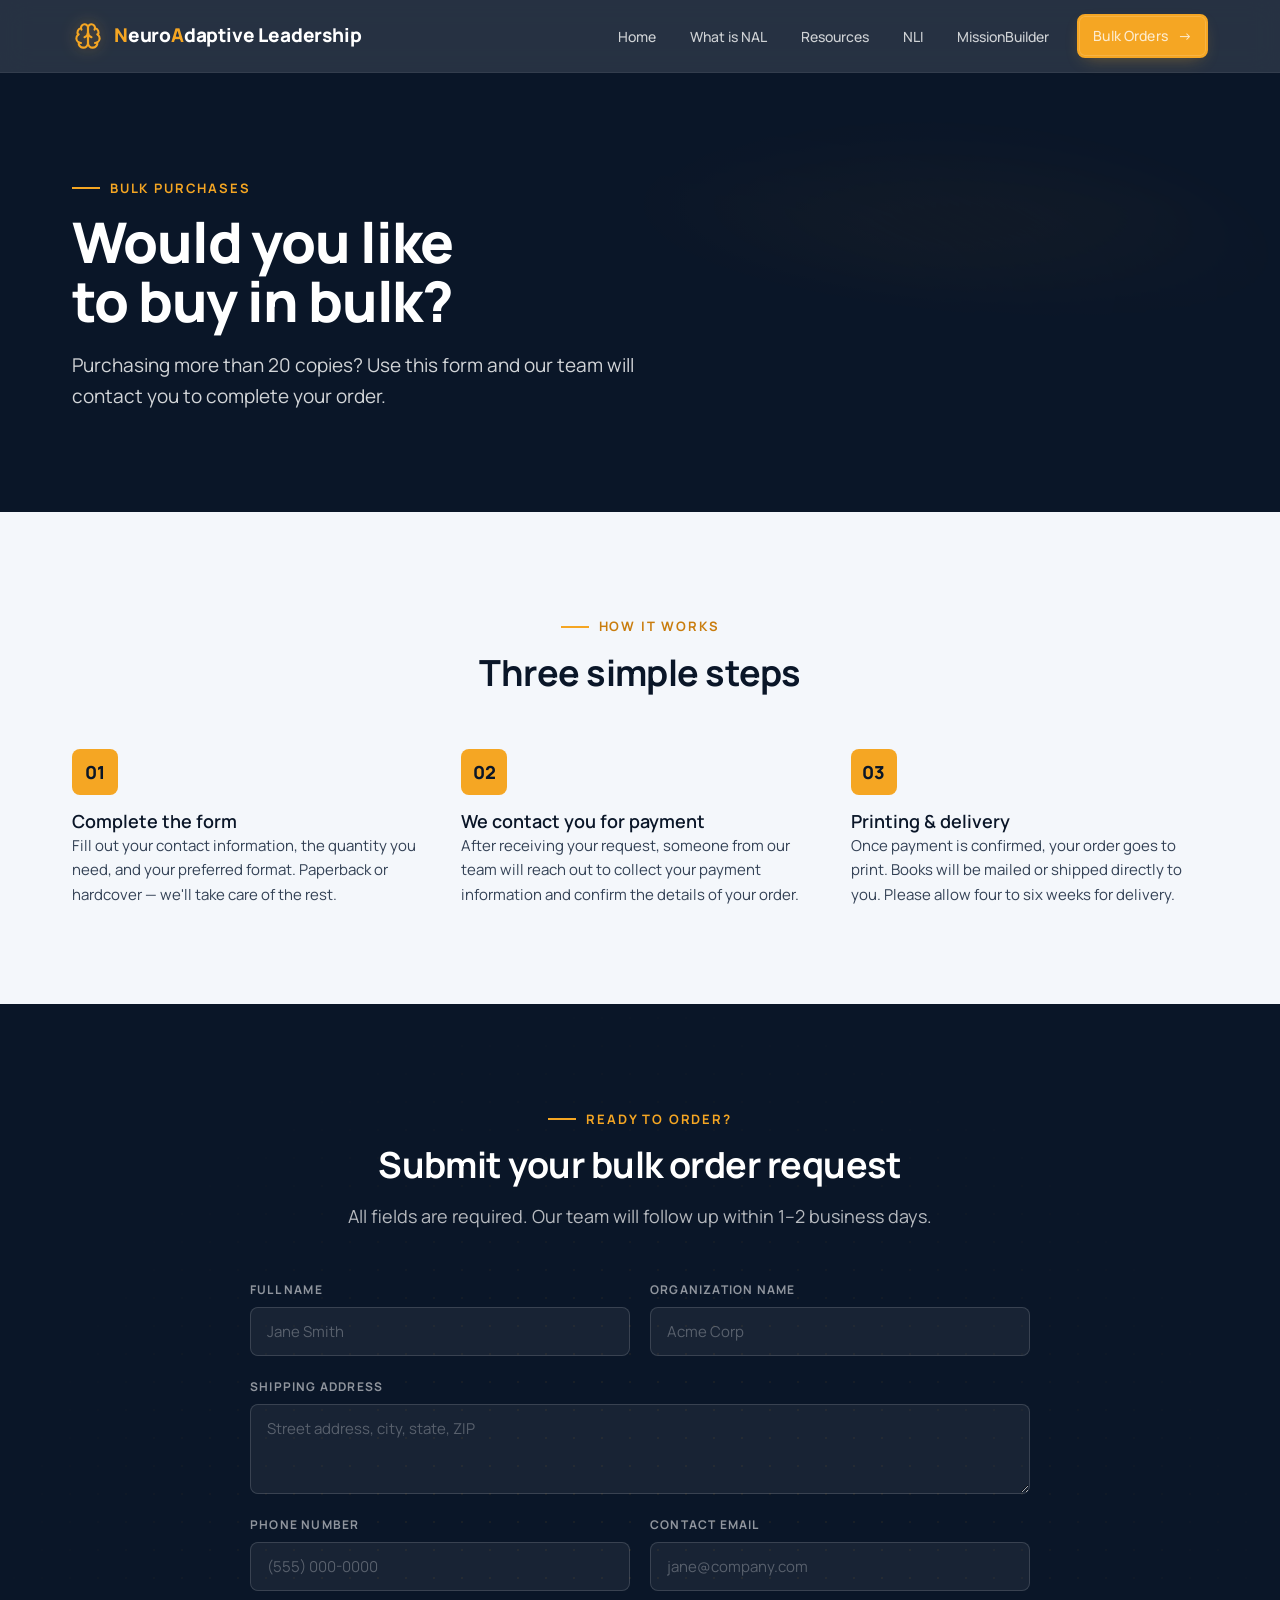
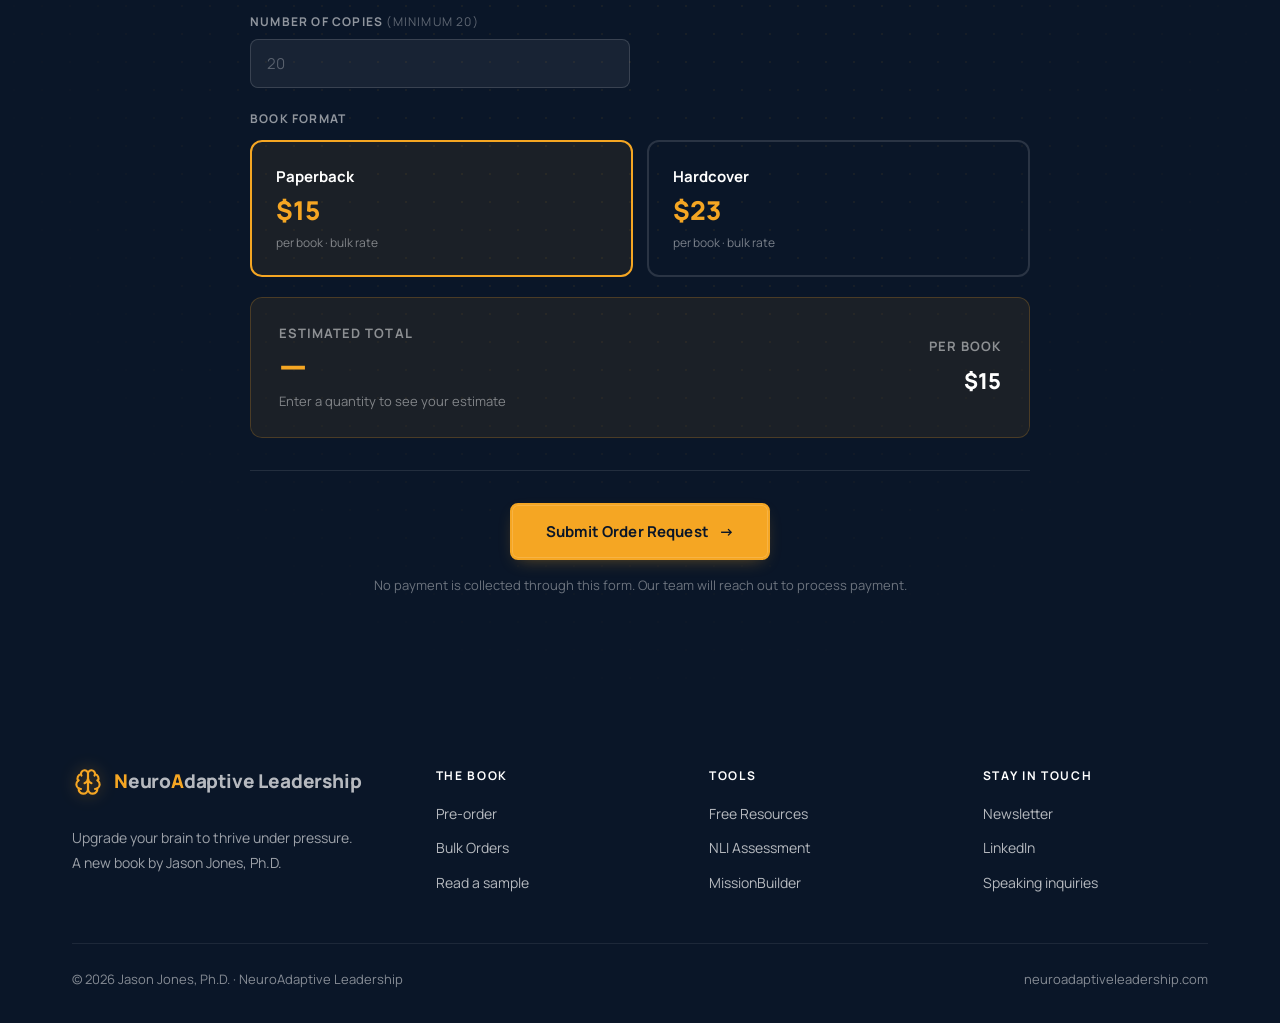
==== bulk-buyer.html @ 1c7ac41a "Fix bulk order form: send as URLSearchParams so Apps Script parses e.parameter FormData sends as mul" ====
<!DOCTYPE html>
<html lang="en">
<head>
<meta charset="UTF-8" />
<meta name="viewport" content="width=device-width, initial-scale=1.0" />
<title>Bulk Book Orders — NeuroAdaptive Leadership | Jason Jones, Ph.D.</title>
<meta name="description" content="Purchase NeuroAdaptive Leadership in bulk for your organization. Paperback $15/book · Hardcover $23/book. Order 20+ copies and our team will reach out to process payment." />
<meta name="robots" content="index, follow" />
<link rel="canonical" href="https://neuroadaptiveleadership.com/bulk-buyer.html" />

<link rel="preconnect" href="https://fonts.googleapis.com" />
<link rel="preconnect" href="https://fonts.gstatic.com" crossorigin />
<link href="https://fonts.googleapis.com/css2?family=Manrope:wght@400;500;600;700;800&display=swap" rel="stylesheet" />
<link rel="stylesheet" href="assets/styles.css" />

<style>
/* ── Bulk Order Form ───────────────────────────────── */
.bulk-form { max-width: 780px; margin: 0 auto; }

.form-grid {
  display: grid;
  grid-template-columns: 1fr 1fr;
  gap: 20px;
}
.form-group { display: flex; flex-direction: column; gap: 7px; }
.form-group.full { grid-column: 1 / -1; }

.form-label {
  font-size: 12px;
  font-weight: 700;
  letter-spacing: 0.1em;
  text-transform: uppercase;
  color: rgba(255,255,255,0.55);
}

.form-input {
  background: rgba(255,255,255,0.06);
  border: 1px solid rgba(255,255,255,0.14);
  border-radius: var(--r-md);
  padding: 13px 16px;
  font-family: inherit;
  font-size: 15px;
  color: var(--white);
  width: 100%;
  transition: border-color 200ms ease, background 200ms ease;
  box-sizing: border-box;
}
.form-input:focus {
  outline: none;
  border-color: var(--gold);
  background: rgba(255,255,255,0.09);
}
.form-input::placeholder { color: rgba(255,255,255,0.28); }
textarea.form-input { resize: vertical; min-height: 90px; }

/* Book type cards */
.book-type-grid {
  display: grid;
  grid-template-columns: 1fr 1fr;
  gap: 14px;
}
.book-type-card { position: relative; }
.book-type-card input[type="radio"] {
  position: absolute;
  opacity: 0;
  width: 0;
  height: 0;
}
.book-type-card label {
  display: block;
  padding: 22px 24px;
  border: 2px solid rgba(255,255,255,0.13);
  border-radius: var(--r-lg);
  cursor: pointer;
  transition: border-color 220ms, background 220ms;
}
.book-type-card input:checked + label {
  border-color: var(--gold);
  background: rgba(245,166,35,0.07);
}
.book-type-card label .btype-name {
  font-size: 15px;
  font-weight: 700;
  color: var(--white);
  margin-bottom: 6px;
  display: block;
}
.book-type-card label .btype-price {
  font-size: 26px;
  font-weight: 800;
  color: var(--gold);
  line-height: 1;
}
.book-type-card label .btype-note {
  display: block;
  font-size: 12px;
  color: rgba(255,255,255,0.45);
  margin-top: 4px;
}

/* Order summary */
.order-summary {
  background: rgba(245,166,35,0.07);
  border: 1px solid rgba(245,166,35,0.22);
  border-radius: var(--r-lg);
  padding: 24px 28px;
  display: flex;
  align-items: center;
  justify-content: space-between;
  gap: 16px;
  flex-wrap: wrap;
}
.order-summary-label {
  font-size: 13px;
  font-weight: 700;
  letter-spacing: 0.08em;
  text-transform: uppercase;
  color: rgba(255,255,255,0.5);
  margin-bottom: 4px;
}
.order-summary-total {
  font-size: 36px;
  font-weight: 800;
  color: var(--gold);
  line-height: 1;
}
.order-summary-note {
  font-size: 13px;
  color: rgba(255,255,255,0.45);
  margin-top: 6px;
}

/* Process steps */
.process-steps {
  display: grid;
  grid-template-columns: repeat(3, 1fr);
  gap: 32px;
}
.process-step { display: flex; flex-direction: column; gap: 14px; }
.step-num {
  width: 46px;
  height: 46px;
  border-radius: var(--r-md);
  background: var(--gold);
  color: var(--navy-deep);
  font-weight: 800;
  font-size: 18px;
  display: flex;
  align-items: center;
  justify-content: center;
  flex-shrink: 0;
}
.process-step h4 { margin: 0; color: var(--navy-deep); }
.process-step p { margin: 0; font-size: 15px; color: var(--slate-dark); line-height: 1.65; }

.form-divider {
  border: none;
  border-top: 1px solid rgba(255,255,255,0.1);
  margin: 32px 0;
}

@media (max-width: 680px) {
  .form-grid { grid-template-columns: 1fr; }
  .book-type-grid { grid-template-columns: 1fr; }
  .process-steps { grid-template-columns: 1fr; }
}
</style>
</head>
<body>

<!-- HEADER -->
<header class="site-header">
  <div class="container nav">
    <a class="nav-brand" href="index.html">
      <span class="mark" aria-hidden="true"><svg viewBox="0 0 24 24" fill="none" stroke="currentColor" stroke-width="1.8" stroke-linecap="round" stroke-linejoin="round" aria-hidden="true"><path d="M12 5a3 3 0 1 0-5.997.125 4 4 0 0 0-2.526 5.77 4 4 0 0 0 .556 6.588A4 4 0 1 0 12 18Z"/><path d="M12 5a3 3 0 1 1 5.997.125 4 4 0 0 1 2.526 5.77 4 4 0 0 1-.556 6.588A4 4 0 1 1 12 18Z"/><path d="M15 13a4.5 4.5 0 0 1-3-4 4.5 4.5 0 0 1-3 4"/><path d="M17.599 6.5a3 3 0 0 0 .399-1.375"/><path d="M6.003 5.125A3 3 0 0 0 6.401 6.5"/><path d="M3.477 10.896a4 4 0 0 1 .585-.396"/><path d="M19.938 10.5a4 4 0 0 1 .585.396"/><path d="M6 18a4 4 0 0 1-1.967-.516"/><path d="M19.967 17.484A4 4 0 0 1 18 18"/></svg></span>
      <span><span class="gold-N">N</span>euro<span class="gold-A">A</span>daptive&nbsp;Leadership</span>
    </a>
    <button class="nav-toggle" aria-label="Toggle menu" aria-expanded="false" aria-controls="primary-nav">
      <svg class="icon-open" viewBox="0 0 24 24" fill="none" stroke="currentColor" stroke-width="2" stroke-linecap="round"><line x1="4" y1="7" x2="20" y2="7"/><line x1="4" y1="12" x2="20" y2="12"/><line x1="4" y1="17" x2="20" y2="17"/></svg>
      <svg class="icon-close" viewBox="0 0 24 24" fill="none" stroke="currentColor" stroke-width="2" stroke-linecap="round"><line x1="6" y1="6" x2="18" y2="18"/><line x1="18" y1="6" x2="6" y2="18"/></svg>
    </button>
    <ul class="nav-links" id="primary-nav">
      <li><a href="index.html">Home</a></li>
      <li><a href="what-is-neuroadaptive-leadership.html">What is NAL</a></li>
      <li><a href="resources.html">Resources</a></li>
      <li><a href="nli.html">NLI</a></li>
      <li><a href="missionbuilder.html">MissionBuilder</a></li>
      <li class="always-show nav-cta"><a class="btn btn-primary btn-sm" href="bulk-buyer.html" aria-current="page">Bulk Orders <span class="arrow">→</span></a></li>
    </ul>
  </div>
</header>

<!-- HERO -->
<section class="page-hero on-dark dot-grid">
  <div class="container">
    <span class="eyebrow" style="font-size: 13px;">Bulk Purchases</span>
    <h1 style="margin-top: 14px; max-width: 18ch;">Would you like to buy in bulk?</h1>
    <p class="lead" style="max-width: 52ch;">Purchasing more than 20 copies? Use this form and our team will contact you to complete your order.</p>
  </div>
</section>

<!-- HOW IT WORKS -->
<section>
  <div class="container">
    <div class="section-head reveal">
      <span class="eyebrow" style="font-size: 13px;">How it works</span>
      <h2 style="margin-top: 14px;">Three simple steps</h2>
    </div>
    <div class="process-steps reveal">
      <div class="process-step">
        <div class="step-num">01</div>
        <div>
          <h4>Complete the form</h4>
          <p>Fill out your contact information, the quantity you need, and your preferred format. Paperback or hardcover — we'll take care of the rest.</p>
        </div>
      </div>
      <div class="process-step">
        <div class="step-num">02</div>
        <div>
          <h4>We contact you for payment</h4>
          <p>After receiving your request, someone from our team will reach out to collect your payment information and confirm the details of your order.</p>
        </div>
      </div>
      <div class="process-step">
        <div class="step-num">03</div>
        <div>
          <h4>Printing &amp; delivery</h4>
          <p>Once payment is confirmed, your order goes to print. Books will be mailed or shipped directly to you. Please allow four to six weeks for delivery.</p>
        </div>
      </div>
    </div>
  </div>
</section>

<!-- FORM -->
<section class="on-dark dot-grid" id="order-form">
  <div class="container">
    <div class="section-head reveal" style="text-align: center; margin-bottom: 48px;">
      <span class="eyebrow" style="font-size: 13px;">Ready to order?</span>
      <h2 style="margin-top: 14px; color: var(--white);">Submit your bulk order request</h2>
      <p class="lead" style="color: rgba(255,255,255,0.7); margin: 12px auto 0;">All fields are required. Our team will follow up within 1–2 business days.</p>
    </div>

    <form class="bulk-form reveal" id="bulkOrderForm" novalidate>
      <div class="form-grid">

        <!-- Name -->
        <div class="form-group">
          <label class="form-label" for="name">Full Name</label>
          <input class="form-input" type="text" id="name" name="name" placeholder="Jane Smith" required />
        </div>

        <!-- Organization -->
        <div class="form-group">
          <label class="form-label" for="organization">Organization Name</label>
          <input class="form-input" type="text" id="organization" name="organization" placeholder="Acme Corp" required />
        </div>

        <!-- Address -->
        <div class="form-group full">
          <label class="form-label" for="address">Shipping Address</label>
          <textarea class="form-input" id="address" name="address" placeholder="Street address, city, state, ZIP" required></textarea>
        </div>

        <!-- Phone -->
        <div class="form-group">
          <label class="form-label" for="phone">Phone Number</label>
          <input class="form-input" type="tel" id="phone" name="phone" placeholder="(555) 000-0000" required />
        </div>

        <!-- Email -->
        <div class="form-group">
          <label class="form-label" for="email">Contact Email</label>
          <input class="form-input" type="email" id="email" name="email" placeholder="jane@company.com" required />
        </div>

        <!-- Quantity -->
        <div class="form-group">
          <label class="form-label" for="quantity">Number of Copies <span style="color:rgba(255,255,255,0.35); font-weight:400;">(minimum 20)</span></label>
          <input class="form-input" type="number" id="quantity" name="quantity" min="20" placeholder="20" required />
        </div>

        <!-- Spacer -->
        <div></div>

        <!-- Book Type -->
        <div class="form-group full">
          <label class="form-label" style="margin-bottom: 4px;">Book Format</label>
          <div class="book-type-grid">
            <div class="book-type-card">
              <input type="radio" id="paperback" name="bookType" value="paperback" checked />
              <label for="paperback">
                <span class="btype-name">Paperback</span>
                <span class="btype-price">$15</span>
                <span class="btype-note">per book · bulk rate</span>
              </label>
            </div>
            <div class="book-type-card">
              <input type="radio" id="hardcover" name="bookType" value="hardcover" />
              <label for="hardcover">
                <span class="btype-name">Hardcover</span>
                <span class="btype-price">$23</span>
                <span class="btype-note">per book · bulk rate</span>
              </label>
            </div>
          </div>
        </div>

        <!-- Order Summary -->
        <div class="form-group full">
          <div class="order-summary">
            <div>
              <div class="order-summary-label">Estimated Total</div>
              <div class="order-summary-total" id="estimatedTotal">$300</div>
              <div class="order-summary-note">Based on 20 paperback copies · payment collected by our team</div>
            </div>
            <div style="text-align:right;">
              <div class="order-summary-label">Per Book</div>
              <div style="font-size: 22px; font-weight: 800; color: var(--white);" id="pricePerBook">$15</div>
            </div>
          </div>
        </div>

      </div>

      <hr class="form-divider" />

      <div style="display: flex; flex-direction: column; align-items: center; gap: 14px; text-align: center;">
        <button class="btn btn-primary btn-lg" type="submit" id="submitBtn">
          Submit Order Request <span class="arrow">→</span>
        </button>
        <p style="font-size: 13px; color: rgba(255,255,255,0.4); margin: 0;">
          No payment is collected through this form. Our team will reach out to process payment.
        </p>
      </div>
    </form>
  </div>
</section>

<!-- FOOTER -->
<footer class="site-footer">
  <div class="container">
    <div class="footer-grid">
      <div>
        <a class="nav-brand" href="index.html" style="margin-bottom: 16px;">
          <span class="mark" aria-hidden="true"><svg viewBox="0 0 24 24" fill="none" stroke="currentColor" stroke-width="1.8" stroke-linecap="round" stroke-linejoin="round" aria-hidden="true"><path d="M12 5a3 3 0 1 0-5.997.125 4 4 0 0 0-2.526 5.77 4 4 0 0 0 .556 6.588A4 4 0 1 0 12 18Z"/><path d="M12 5a3 3 0 1 1 5.997.125 4 4 0 0 1 2.526 5.77 4 4 0 0 1-.556 6.588A4 4 0 1 1 12 18Z"/><path d="M15 13a4.5 4.5 0 0 1-3-4 4.5 4.5 0 0 1-3 4"/><path d="M17.599 6.5a3 3 0 0 0 .399-1.375"/><path d="M6.003 5.125A3 3 0 0 0 6.401 6.5"/><path d="M3.477 10.896a4 4 0 0 1 .585-.396"/><path d="M19.938 10.5a4 4 0 0 1 .585.396"/><path d="M6 18a4 4 0 0 1-1.967-.516"/><path d="M19.967 17.484A4 4 0 0 1 18 18"/></svg></span>
          <span><span class="gold-N">N</span>euro<span class="gold-A">A</span>daptive&nbsp;Leadership</span>
        </a>
        <p style="max-width: 32ch; margin-top: 12px; color: rgba(255,255,255,0.6); font-size: 14px;">Upgrade your brain to thrive under pressure. A new book by Jason Jones, Ph.D.</p>
      </div>
      <div>
        <h5>The Book</h5>
        <ul>
          <li><a href="index.html#preorder">Pre-order</a></li>
          <li><a href="bulk-buyer.html">Bulk Orders</a></li>
          <li><a href="index.html">Read a sample</a></li>
        </ul>
      </div>
      <div>
        <h5>Tools</h5>
        <ul>
          <li><a href="resources.html">Free Resources</a></li>
          <li><a href="nli.html">NLI Assessment</a></li>
          <li><a href="missionbuilder.html">MissionBuilder</a></li>
        </ul>
      </div>
      <div>
        <h5>Stay in touch</h5>
        <ul>
          <li><a href="#">Newsletter</a></li>
          <li><a href="#">LinkedIn</a></li>
          <li><a href="#">Speaking inquiries</a></li>
        </ul>
      </div>
    </div>
    <div class="footer-bottom">
      <span>© 2026 Jason Jones, Ph.D. · NeuroAdaptive Leadership</span>
      <span>neuroadaptiveleadership.com</span>
    </div>
  </div>
</footer>

<script src="assets/site.js"></script>
<script>
// ── Live order summary calculator ─────────────────
const qtyInput   = document.getElementById('quantity');
const totalEl    = document.getElementById('estimatedTotal');
const perBookEl  = document.getElementById('pricePerBook');
const noteEl     = document.querySelector('.order-summary-note');
const radios     = document.querySelectorAll('input[name="bookType"]');

function updateSummary() {
  const qty = Math.max(0, parseInt(qtyInput.value) || 0);
  const type = document.querySelector('input[name="bookType"]:checked').value;
  const price = type === 'hardcover' ? 23 : 15;
  const total = qty * price;
  perBookEl.textContent = '$' + price;
  totalEl.textContent = qty > 0 ? '$' + total.toLocaleString() : '—';
  noteEl.textContent = qty > 0
    ? 'Based on ' + qty + ' ' + type + ' ' + (qty === 1 ? 'copy' : 'copies') + ' · payment collected by our team'
    : 'Enter a quantity to see your estimate';
}

qtyInput.addEventListener('input', updateSummary);
radios.forEach(r => r.addEventListener('change', updateSummary));
updateSummary();

// ── Form submission ────────────────────────────────
// SETUP: Replace the URL below with your Google Apps Script Web App URL
// See google-apps-script/bulk-orders.gs for the script to deploy.
const APPS_SCRIPT_URL = 'YOUR_APPS_SCRIPT_WEB_APP_URL';

document.getElementById('bulkOrderForm').addEventListener('submit', function(e) {
  e.preventDefault();
  const form = e.target;
  const btn  = document.getElementById('submitBtn');

  // Basic validation
  const required = form.querySelectorAll('[required]');
  let valid = true;
  required.forEach(field => {
    if (!field.value.trim()) {
      field.style.borderColor = '#ef4444';
      valid = false;
    } else {
      field.style.borderColor = '';
    }
  });
  if (!valid) return;

  const qty = parseInt(form.quantity.value);
  if (qty < 20) {
    form.quantity.style.borderColor = '#ef4444';
    form.quantity.focus();
    return;
  }

  btn.textContent = 'Sending…';
  btn.disabled = true;

  // Send to Google Apps Script (fire-and-forget — redirect happens regardless)
  // URLSearchParams sends as application/x-www-form-urlencoded,
  // which Google Apps Script parses into e.parameter correctly.
  const params = new URLSearchParams(new FormData(form));
  if (APPS_SCRIPT_URL !== 'YOUR_APPS_SCRIPT_WEB_APP_URL') {
    fetch(APPS_SCRIPT_URL, { method: 'POST', mode: 'no-cors', body: params }).catch(() => {});
  }

  // Redirect to thank-you page
  setTimeout(() => { window.location.href = 'thank-you.html'; }, 900);
});
</script>

</body>
</html>
---- assets/styles.css ----
/* ============================================================
   NeuroAdaptive Leadership — site styles
   Brand v1.0 — navy / gold / Manrope
   ============================================================ */

:root {
  --navy-deep: #0A1628;
  --navy-mid: #162744;
  --navy-light: #1E3A5F;
  --gold: #F5A623;
  --gold-light: #FBBF45;
  --gold-dark: #C97D0E;
  --gold-text-on-light: #7A4D07;
  --white: #FFFFFF;
  --off-white: #F4F7FB;
  --slate-dark: #334155;
  --slate: #94A3B8;
  --border: #E2E8F0;

  --r-sm: 4px;
  --r-md: 8px;
  --r-lg: 12px;
  --r-xl: 16px;
  --r-pill: 999px;

  --shadow-card: 0 8px 32px -12px rgba(10, 22, 40, 0.18), 0 2px 6px -2px rgba(10, 22, 40, 0.06);
  --shadow-card-dark: 0 24px 64px -24px rgba(0, 0, 0, 0.6), 0 6px 16px -6px rgba(0, 0, 0, 0.4);

  --container: 1200px;
}

* { box-sizing: border-box; }

html, body {
  margin: 0;
  padding: 0;
  font-family: 'Manrope', system-ui, -apple-system, sans-serif;
  font-size: 16px;
  line-height: 1.75;
  color: var(--slate-dark);
  background: var(--off-white);
  -webkit-font-smoothing: antialiased;
  text-rendering: optimizeLegibility;
}

img { max-width: 100%; display: block; }
a { color: var(--gold-dark); text-decoration: none; }
a:hover { color: var(--navy-deep); }

/* ============================================================
   Typography
   ============================================================ */
h1, h2, h3, h4 {
  color: var(--navy-deep);
  font-weight: 700;
  line-height: 1.15;
  margin: 0 0 16px;
  text-wrap: balance;
}
.h-display {
  font-size: clamp(40px, 5.4vw, 64px);
  font-weight: 800;
  letter-spacing: -0.02em;
  line-height: 1.02;
  text-wrap: balance;
}
h1 { font-size: clamp(36px, 4.4vw, 52px); font-weight: 800; letter-spacing: -0.02em; line-height: 1.05; }
h2 { font-size: clamp(28px, 3.2vw, 36px); letter-spacing: -0.015em; }
h3 { font-size: 24px; line-height: 1.25; }
h4 { font-size: 18px; font-weight: 600; line-height: 1.35; }

.lead {
  font-size: 18px;
  font-weight: 400;
  line-height: 1.65;
  color: var(--slate-dark);
  max-width: 60ch;
}
.eyebrow {
  font-size: 11px;
  font-weight: 700;
  text-transform: uppercase;
  letter-spacing: 0.14em;
  color: var(--gold-dark);
  display: inline-flex;
  align-items: center;
  gap: 10px;
}
.eyebrow::before {
  content: "";
  display: inline-block;
  width: 28px;
  height: 2px;
  background: var(--gold);
}
.on-dark .eyebrow { color: var(--gold); }
.on-dark .eyebrow::before { background: var(--gold); }

.gold-N, .gold-A { color: var(--gold); }

/* ============================================================
   Layout helpers
   ============================================================ */
.container {
  max-width: var(--container);
  margin: 0 auto;
  padding: 0 32px;
}
section { padding: 96px 0; }
section.tight { padding: 64px 0; }
@media (max-width: 720px) {
  section { padding: 64px 0; }
  .container { padding: 0 22px; }
}

.on-dark {
  background: var(--navy-deep);
  color: rgba(255, 255, 255, 0.85);
  position: relative;
  overflow: hidden;
}
.on-dark h1, .on-dark h2, .on-dark h3, .on-dark h4 { color: var(--white); }
.on-dark .lead { color: rgba(255, 255, 255, 0.78); }

/* Neural dot grid texture */
.dot-grid::before {
  content: "";
  position: absolute;
  inset: 0;
  background-image: radial-gradient(rgba(245, 166, 35, 0.18) 1px, transparent 1.4px);
  background-size: 28px 28px;
  opacity: 0.35;
  pointer-events: none;
  mask-image: radial-gradient(ellipse at center, black 30%, transparent 75%);
  -webkit-mask-image: radial-gradient(ellipse at center, black 30%, transparent 75%);
}

/* ============================================================
   Buttons — polished with glow on hover
   ============================================================ */
.btn {
  display: inline-flex;
  align-items: center;
  justify-content: center;
  gap: 10px;
  padding: 14px 28px;
  font-family: inherit;
  font-size: 14px;
  font-weight: 700;
  letter-spacing: 0.01em;
  border-radius: var(--r-md);
  border: 2px solid transparent;
  cursor: pointer;
  text-decoration: none;
  white-space: nowrap;
  transition:
    transform 220ms cubic-bezier(0.2, 0.7, 0.2, 1),
    box-shadow 280ms cubic-bezier(0.2, 0.7, 0.2, 1),
    background-color 200ms ease,
    color 200ms ease,
    border-color 200ms ease,
    filter 200ms ease;
  position: relative;
  isolation: isolate;
}
.btn:focus-visible {
  outline: 2px solid var(--gold);
  outline-offset: 3px;
}
.btn .arrow {
  display: inline-block;
  transition: transform 250ms cubic-bezier(0.2, 0.7, 0.2, 1);
}
.btn:hover .arrow { transform: translateX(4px); }

/* Primary — Gold filled, glow on hover */
.btn-primary {
  background: var(--gold);
  color: var(--navy-deep);
  border-color: var(--gold);
  box-shadow:
    0 6px 18px -8px rgba(245, 166, 35, 0.45),
    inset 0 0 0 1px rgba(255, 255, 255, 0.15);
}
.btn-primary:hover {
  background: var(--gold-light);
  border-color: var(--gold-light);
  color: var(--navy-deep);
  transform: translateY(-2px);
  box-shadow:
    0 0 0 1px rgba(255, 255, 255, 0.25) inset,
    0 0 24px rgba(245, 166, 35, 0.55),
    0 0 60px rgba(245, 166, 35, 0.35),
    0 16px 40px -12px rgba(245, 166, 35, 0.6);
  filter: saturate(1.05);
}
.btn-primary:active { transform: translateY(0); }

/* Secondary — Navy outline on light */
.btn-secondary {
  background: transparent;
  color: var(--navy-deep);
  border-color: var(--navy-deep);
}
.btn-secondary:hover {
  background: var(--navy-deep);
  color: var(--white);
  transform: translateY(-2px);
  box-shadow:
    0 0 24px rgba(10, 22, 40, 0.25),
    0 16px 40px -16px rgba(10, 22, 40, 0.45);
}

/* Outline on dark */
.btn-outline {
  background: transparent;
  color: var(--white);
  border-color: rgba(255, 255, 255, 0.35);
}
.btn-outline:hover {
  border-color: var(--gold);
  color: var(--gold);
  transform: translateY(-2px);
  box-shadow:
    0 0 22px rgba(245, 166, 35, 0.35),
    0 0 60px rgba(245, 166, 35, 0.2);
}

/* Ghost (text link with arrow) */
.btn-ghost {
  background: transparent;
  color: var(--gold-dark);
  border: none;
  padding: 8px 0;
  border-radius: 0;
  position: relative;
}
.btn-ghost::after {
  content: "";
  position: absolute;
  left: 0; right: 0; bottom: 4px;
  height: 1px;
  background: currentColor;
  opacity: 0.3;
  transition: opacity 200ms ease, transform 250ms ease;
}
.btn-ghost:hover { color: var(--gold-dark); transform: none; }
.btn-ghost:hover::after { opacity: 1; transform: translateY(2px); }
.on-dark .btn-ghost { color: var(--gold); }

/* Sizes */
.btn-lg { padding: 16px 34px; font-size: 15px; }
.btn-sm { padding: 9px 18px; font-size: 13px; }

/* ============================================================
   Header / Nav
   ============================================================ */
.site-header {
  position: sticky;
  top: 0;
  z-index: 50;
  background: rgba(10, 22, 40, 0.88);
  backdrop-filter: saturate(160%) blur(14px);
  -webkit-backdrop-filter: saturate(160%) blur(14px);
  border-bottom: 1px solid rgba(255, 255, 255, 0.06);
}
.nav {
  display: flex;
  align-items: center;
  justify-content: space-between;
  height: 72px;
  gap: 32px;
  position: relative;
}
.nav-brand {
  display: inline-flex;
  align-items: center;
  gap: 10px;
  color: var(--white);
  font-weight: 800;
  font-size: 19px;
  letter-spacing: -0.01em;
  text-decoration: none;
}
.nav-brand .mark {
  display: inline-flex;
  align-items: center;
  justify-content: center;
  width: 32px;
  height: 32px;
  flex-shrink: 0;
  color: var(--gold);
  filter: drop-shadow(0 0 8px rgba(245, 166, 35, 0.4));
}
.nav-brand .mark svg {
  width: 28px;
  height: 28px;
  display: block;
}
.nav-links {
  display: flex;
  align-items: center;
  gap: 6px;
  list-style: none;
  margin: 0;
  padding: 0;
}
.nav-links a {
  color: rgba(255, 255, 255, 0.78);
  font-size: 14px;
  font-weight: 500;
  padding: 8px 14px;
  border-radius: var(--r-md);
  white-space: nowrap;
  transition: color 180ms ease, background-color 180ms ease;
}
.nav-links a:hover { color: var(--white); background: rgba(255, 255, 255, 0.06); }
.nav-links a.active { color: var(--gold); }
.nav-cta { margin-left: 8px; }

/* Hamburger button */
.nav-toggle {
  display: none;
  width: 40px;
  height: 40px;
  border: none;
  background: transparent;
  color: var(--white);
  cursor: pointer;
  padding: 0;
  border-radius: var(--r-md);
  align-items: center;
  justify-content: center;
  transition: background-color 180ms ease;
}
.nav-toggle:hover { background: rgba(255, 255, 255, 0.06); }
.nav-toggle svg { width: 22px; height: 22px; }
.nav-toggle .icon-close { display: none; }
.nav-toggle[aria-expanded="true"] .icon-open { display: none; }
.nav-toggle[aria-expanded="true"] .icon-close { display: block; }

@media (max-width: 1024px) {
  .nav { height: 64px; }
  .nav-toggle { display: inline-flex; }
  .nav-links {
    position: absolute;
    top: 100%;
    left: 0;
    right: 0;
    flex-direction: column;
    align-items: stretch;
    gap: 0;
    background: rgba(10, 22, 40, 0.98);
    backdrop-filter: saturate(160%) blur(14px);
    -webkit-backdrop-filter: saturate(160%) blur(14px);
    border-bottom: 1px solid rgba(255, 255, 255, 0.08);
    padding: 12px 16px 20px;
    transform: translateY(-8px);
    opacity: 0;
    pointer-events: none;
    transition: opacity 180ms ease, transform 180ms ease;
  }
  .nav-links.open {
    opacity: 1;
    transform: translateY(0);
    pointer-events: auto;
  }
  .nav-links li { width: 100%; }
  .nav-links a {
    display: block;
    padding: 14px 16px;
    font-size: 15px;
    border-radius: var(--r-md);
  }
  .nav-cta { margin: 8px 0 0; }
  .nav-cta .btn { display: flex; width: 100%; justify-content: center; }
}

/* ============================================================
   Footer
   ============================================================ */
.site-footer {
  background: var(--navy-deep);
  color: rgba(255, 255, 255, 0.7);
  padding: 72px 0 32px;
  font-size: 14px;
  position: relative;
  overflow: hidden;
}
.site-footer h5 {
  color: var(--white);
  font-size: 12px;
  font-weight: 700;
  text-transform: uppercase;
  letter-spacing: 0.14em;
  margin: 0 0 16px;
}
.footer-grid {
  display: grid;
  grid-template-columns: 1.4fr 1fr 1fr 1fr;
  gap: 48px;
  margin-bottom: 48px;
}
.footer-grid ul { list-style: none; margin: 0; padding: 0; display: grid; gap: 10px; }
.footer-grid a { color: rgba(255, 255, 255, 0.7); }
.footer-grid a:hover { color: var(--gold); }
.footer-bottom {
  border-top: 1px solid rgba(255, 255, 255, 0.08);
  padding-top: 24px;
  display: flex;
  justify-content: space-between;
  flex-wrap: wrap;
  gap: 12px;
  color: rgba(255, 255, 255, 0.5);
  font-size: 13px;
}
@media (max-width: 720px) {
  .footer-grid { grid-template-columns: 1fr 1fr; gap: 32px; }
}

/* ============================================================
   Hero — home page
   ============================================================ */
.hero {
  position: relative;
  background: var(--navy-deep);
  color: var(--white);
  overflow: hidden;
  padding: 96px 0 110px;
}
.hero::before {
  content: "";
  position: absolute;
  inset: 0;
  background:
    radial-gradient(ellipse 70% 50% at 75% 50%, rgba(245, 166, 35, 0.18), transparent 70%),
    radial-gradient(ellipse 60% 60% at 20% 90%, rgba(245, 166, 35, 0.08), transparent 70%);
  pointer-events: none;
}
.hero-grid {
  display: grid;
  grid-template-columns: 1.05fr 1fr;
  align-items: center;
  gap: 64px;
  position: relative;
  z-index: 2;
}
.hero h1 {
  color: var(--white);
  font-size: clamp(40px, 5.6vw, 64px);
  line-height: 1.02;
  letter-spacing: -0.02em;
  margin: 18px 0 22px;
}
.hero .lead {
  color: rgba(255, 255, 255, 0.82);
  font-size: 19px;
  max-width: 58ch;
}
.hero-ctas {
  display: flex;
  gap: 14px;
  margin-top: 36px;
  flex-wrap: wrap;
}
.hero-meta {
  display: flex;
  gap: 28px;
  flex-wrap: wrap;
  margin-top: 40px;
  padding-top: 28px;
  border-top: 1px solid rgba(255, 255, 255, 0.1);
  color: rgba(255, 255, 255, 0.65);
  font-size: 13px;
}
.hero-meta strong { color: var(--gold); font-weight: 700; }

.hero-art {
  position: relative;
  aspect-ratio: 4 / 5;
  display: flex;
  align-items: center;
  justify-content: center;
}
.hero-art .glow {
  position: absolute;
  inset: -10%;
  background: radial-gradient(ellipse at center, rgba(245, 166, 35, 0.35), transparent 60%);
  filter: blur(20px);
  z-index: 0;
}
.hero-media {
  position: relative;
  z-index: 2;
  display: grid;
  grid-template-columns: minmax(180px, 1fr) minmax(220px, 1fr);
  gap: 24px;
  align-items: center;
  width: min(100%, 760px);
}
.hero-book-card {
  display: flex;
  justify-content: center;
  align-items: center;
}
.hero-art img.book {
  max-height: 640px;
  width: auto;
  filter: drop-shadow(0 40px 60px rgba(0, 0, 0, 0.6)) drop-shadow(0 0 40px rgba(245, 166, 35, 0.18));
  transition: transform 600ms cubic-bezier(0.2, 0.7, 0.2, 1);
}
.hero-art:hover img.book { transform: translateY(-6px); }
.video-placeholder {
  min-height: 240px;
  border: 1px solid rgba(255, 255, 255, 0.14);
  border-radius: 24px;
  padding: 24px;
  background: rgba(10, 22, 40, 0.72);
  box-shadow: 0 20px 50px rgba(0, 0, 0, 0.22);
  display: flex;
  flex-direction: column;
  justify-content: center;
  gap: 14px;
  color: var(--white);
}
.video-placeholder__icon {
  width: 54px;
  height: 54px;
  border-radius: 50%;
  display: inline-flex;
  align-items: center;
  justify-content: center;
  background: rgba(245, 166, 35, 0.18);
  color: var(--gold);
  font-size: 22px;
}
.video-placeholder__eyebrow {
  display: block;
  font-size: 12px;
  letter-spacing: 0.16em;
  text-transform: uppercase;
  color: rgba(255, 255, 255, 0.62);
  margin-bottom: 6px;
}
.video-placeholder strong {
  display: block;
  font-size: 20px;
  margin-bottom: 6px;
}
.video-placeholder p {
  margin: 0;
  color: rgba(255, 255, 255, 0.72);
  font-size: 14px;
  line-height: 1.5;
}

@media (max-width: 920px) {
  .hero-grid { grid-template-columns: 1fr; gap: 32px; }
  .hero-art { aspect-ratio: auto; }
  .hero-media { grid-template-columns: 1fr; gap: 18px; }
  .hero-art img.book { max-height: 460px; }
  .video-placeholder { min-height: 200px; }
  .hero { padding: 64px 0 80px; }
}

/* Hero badge */
.hero-badge {
  display: inline-flex;
  align-items: center;
  gap: 10px;
  padding: 6px 14px 6px 6px;
  background: rgba(245, 166, 35, 0.1);
  border: 1px solid rgba(245, 166, 35, 0.3);
  border-radius: var(--r-pill);
  color: var(--gold);
  font-size: 12px;
  font-weight: 600;
  letter-spacing: 0.02em;
}
.hero-badge .chip {
  display: inline-flex;
  padding: 2px 10px;
  background: var(--gold);
  color: var(--navy-deep);
  border-radius: var(--r-pill);
  font-size: 11px;
  font-weight: 700;
  letter-spacing: 0.08em;
  text-transform: uppercase;
}

/* ============================================================
   Section: Pressure / What you'll learn
   ============================================================ */
.section-head {
  max-width: 720px;
  margin: 0 auto 56px;
  text-align: center;
}
.section-head.left { margin-left: 0; text-align: left; }

.pillar-grid {
  display: grid;
  grid-template-columns: repeat(6, 1fr);
  gap: 24px;
}
.pillar-grid .pillar {
  grid-column: span 2;
}
.pillar--row2-left {
  grid-column: 2 / span 2;
}
/* pillar--row2-right auto-places at cols 4–5, centering both */
.pillar {
  background: var(--white);
  border: 1px solid var(--border);
  border-radius: var(--r-xl);
  padding: 32px 28px;
  transition: transform 250ms ease, box-shadow 300ms ease, border-color 300ms ease;
}
.pillar:hover {
  transform: translateY(-4px);
  box-shadow: var(--shadow-card);
  border-color: rgba(245, 166, 35, 0.5);
}
.pillar .num {
  display: inline-flex;
  align-items: center;
  justify-content: center;
  width: 44px;
  height: 44px;
  border-radius: var(--r-md);
  background: var(--navy-deep);
  color: var(--gold);
  font-weight: 800;
  font-size: 18px;
  margin-bottom: 20px;
}
.pillar h4 { color: var(--navy-deep); font-size: 20px; margin-bottom: 10px; }
.pillar p { margin: 0; color: var(--slate-dark); font-size: 15px; line-height: 1.7; }

@media (max-width: 860px) {
  .pillar-grid { grid-template-columns: 1fr; }
  .pillar-grid .pillar,
  .pillar--row2-left,
  .pillar--row2-right { grid-column: span 1; }
}

/* ============================================================
   Section: Author / About Jason
   ============================================================ */
.author-grid {
  display: grid;
  grid-template-columns: 0.85fr 1.15fr;
  gap: 64px;
  align-items: center;
}
.author-photo {
  aspect-ratio: 4 / 5;
  background:
    linear-gradient(135deg, var(--navy-deep), var(--navy-mid));
  border-radius: var(--r-xl);
  position: relative;
  overflow: hidden;
  border: 1px solid rgba(255, 255, 255, 0.06);
  box-shadow: var(--shadow-card-dark);
  display: flex;
  align-items: center;
  justify-content: center;
  color: rgba(255, 255, 255, 0.4);
}
.author-photo > img {
  position: absolute;
  inset: 0;
  width: 100%;
  height: 100%;
  object-fit: cover;
  object-position: center 22%;
  z-index: 1;
}
.author-photo .photo-placeholder {
  position: absolute;
  inset: 0;
  background:
    repeating-linear-gradient(135deg, rgba(255, 255, 255, 0.03) 0 10px, transparent 10px 20px);
  display: flex;
  align-items: center;
  justify-content: center;
  text-align: center;
  padding: 24px;
}
.author-photo .photo-placeholder span {
  font-family: ui-monospace, "SF Mono", Menlo, monospace;
  font-size: 12px;
  color: rgba(255, 255, 255, 0.55);
  letter-spacing: 0.05em;
}
.author-photo::after {
  content: "";
  position: absolute;
  inset: auto -20% -30% -20%;
  height: 60%;
  background: radial-gradient(ellipse at center, rgba(245, 166, 35, 0.25), transparent 70%);
  pointer-events: none;
}

.creds {
  display: grid;
  grid-template-columns: 1fr 1fr;
  gap: 16px;
  margin-top: 28px;
}
.cred {
  padding: 16px 18px;
  background: var(--off-white);
  border: 1px solid var(--border);
  border-radius: var(--r-lg);
}
.cred .stat {
  font-weight: 800;
  font-size: 24px;
  color: var(--navy-deep);
  display: block;
  line-height: 1.1;
  margin-bottom: 4px;
}
.cred .label {
  color: var(--slate-dark);
  font-size: 13px;
  line-height: 1.4;
}

@media (max-width: 860px) {
  .author-grid { grid-template-columns: 1fr; gap: 40px; }
}

/* ============================================================
   Section: Resources teaser
   ============================================================ */
.resource-cards {
  display: grid;
  grid-template-columns: repeat(3, 1fr);
  gap: 24px;
}
.resource-card {
  background: var(--white);
  border: 1px solid var(--border);
  border-radius: var(--r-xl);
  padding: 28px;
  display: flex;
  flex-direction: column;
  transition: transform 250ms ease, box-shadow 300ms ease, border-color 300ms ease;
}
.resource-card:hover {
  transform: translateY(-4px);
  box-shadow: var(--shadow-card);
  border-color: rgba(245, 166, 35, 0.5);
}
.resource-cover {
  aspect-ratio: 4 / 3;
  border-radius: var(--r-lg);
  background: linear-gradient(160deg, var(--navy-deep), var(--navy-mid));
  position: relative;
  overflow: hidden;
  margin-bottom: 22px;
  display: flex;
  align-items: flex-end;
  padding: 18px;
  color: var(--white);
}
.resource-cover::before {
  content: "";
  position: absolute;
  inset: 0;
  background:
    radial-gradient(ellipse at top right, rgba(245, 166, 35, 0.3), transparent 60%),
    repeating-linear-gradient(90deg, rgba(245, 166, 35, 0.08) 0 1px, transparent 1px 60px),
    repeating-linear-gradient(0deg, rgba(245, 166, 35, 0.08) 0 1px, transparent 1px 60px);
  pointer-events: none;
}
.resource-cover .badge {
  position: relative;
  z-index: 2;
  font-size: 11px;
  font-weight: 700;
  letter-spacing: 0.14em;
  text-transform: uppercase;
  color: var(--gold);
}
.resource-cover .type {
  position: absolute;
  top: 18px;
  right: 18px;
  z-index: 2;
  font-family: ui-monospace, "SF Mono", Menlo, monospace;
  color: rgba(255, 255, 255, 0.5);
  font-size: 11px;
  letter-spacing: 0.05em;
}
.resource-cover--img { background: none; padding: 0; overflow: hidden; }
.resource-cover--img::before { display: none; }
.resource-card h4 { color: var(--navy-deep); margin-bottom: 8px; }
.resource-card p { color: var(--slate-dark); font-size: 14px; line-height: 1.65; margin: 0 0 20px; flex: 1; }

@media (max-width: 860px) { .resource-cards { grid-template-columns: 1fr; } }

/* ============================================================
   Tools strip (links to NLI / MissionBuilder)
   ============================================================ */
.tool-grid {
  display: grid;
  grid-template-columns: 1fr 1fr;
  gap: 24px;
}
.tool-card {
  position: relative;
  padding: 40px;
  border-radius: var(--r-xl);
  background:
    linear-gradient(155deg, var(--navy-mid), var(--navy-deep));
  color: var(--white);
  border: 1px solid rgba(255, 255, 255, 0.08);
  overflow: hidden;
  transition: transform 250ms ease, box-shadow 300ms ease, border-color 300ms ease;
}
.tool-card::after {
  content: "";
  position: absolute;
  width: 320px;
  height: 320px;
  right: -120px;
  top: -120px;
  border-radius: 50%;
  background: radial-gradient(circle, rgba(245, 166, 35, 0.25), transparent 60%);
  pointer-events: none;
  transition: transform 500ms ease;
}
.tool-card:hover {
  transform: translateY(-4px);
  border-color: rgba(245, 166, 35, 0.5);
  box-shadow: var(--shadow-card-dark);
}
.tool-card:hover::after { transform: scale(1.2) translate(-30px, 30px); }
.tool-card .eyebrow { color: var(--gold); }
.tool-card h3 { color: var(--white); font-size: 28px; margin: 16px 0 12px; }
.tool-card p { color: rgba(255, 255, 255, 0.75); font-size: 15px; }
.tool-card .btn { margin-top: 24px; }

@media (max-width: 860px) { .tool-grid { grid-template-columns: 1fr; } }

/* ============================================================
   Page hero (subpages)
   ============================================================ */
.page-hero {
  background: var(--navy-deep);
  color: var(--white);
  padding: 96px 0 80px;
  position: relative;
  overflow: hidden;
}
.page-hero::before {
  content: "";
  position: absolute;
  inset: 0;
  background:
    radial-gradient(ellipse 60% 40% at 90% 30%, rgba(245, 166, 35, 0.18), transparent 70%);
  pointer-events: none;
}
.page-hero h1 {
  color: var(--white);
  font-size: clamp(36px, 4.5vw, 56px);
  letter-spacing: -0.02em;
  margin: 16px 0 18px;
  position: relative;
  z-index: 2;
}
.page-hero .lead {
  color: rgba(255, 255, 255, 0.82);
  position: relative;
  z-index: 2;
  font-size: 19px;
}
.page-hero .eyebrow {
  position: relative;
  z-index: 2;
  color: var(--gold);
}
.page-hero .eyebrow::before { background: var(--gold); }

/* ============================================================
   Resources page — opt-in form & resource list
   ============================================================ */
.optin {
  display: grid;
  grid-template-columns: 1.05fr 1fr;
  gap: 56px;
  align-items: center;
  background: var(--white);
  border-radius: var(--r-xl);
  padding: 48px;
  border: 1px solid var(--border);
  box-shadow: var(--shadow-card);
  margin-top: -64px;
  position: relative;
  z-index: 4;
}
.optin h2 {
  font-size: 28px;
  margin-bottom: 12px;
}
.optin .lead { font-size: 16px; margin-bottom: 24px; }

.optin-form {
  display: grid;
  gap: 14px;
}
.optin-form .row { display: grid; grid-template-columns: 1fr 1fr; gap: 12px; }
.optin-form input[type="text"],
.optin-form input[type="email"] {
  width: 100%;
  padding: 14px 16px;
  font-family: inherit;
  font-size: 15px;
  border: 1.5px solid var(--border);
  border-radius: var(--r-md);
  color: var(--navy-deep);
  background: var(--off-white);
  transition: border-color 180ms ease, box-shadow 180ms ease, background-color 180ms ease;
}
.optin-form input:focus {
  outline: none;
  background: var(--white);
  border-color: var(--gold);
  box-shadow: 0 0 0 4px rgba(245, 166, 35, 0.15);
}
.optin-form .checkbox {
  display: flex;
  align-items: flex-start;
  gap: 10px;
  font-size: 13px;
  color: var(--slate-dark);
  line-height: 1.5;
  margin-top: 4px;
}
.optin-form .checkbox input { margin-top: 3px; accent-color: var(--gold-dark); }
.optin-form button { margin-top: 8px; }
.optin-fineprint {
  font-size: 12px;
  color: var(--slate);
  margin-top: 16px;
}

.optin-success {
  display: none;
  background: linear-gradient(135deg, var(--navy-deep), var(--navy-mid));
  color: var(--white);
  border-radius: var(--r-xl);
  padding: 48px;
  text-align: center;
}
.optin-success.show { display: block; }
.optin-success h3 { color: var(--white); }
.optin-success .check {
  width: 56px;
  height: 56px;
  border-radius: 50%;
  background: var(--gold);
  color: var(--navy-deep);
  display: inline-flex;
  align-items: center;
  justify-content: center;
  font-weight: 800;
  font-size: 28px;
  margin-bottom: 16px;
  box-shadow: 0 0 32px rgba(245, 166, 35, 0.5);
}

.lock-list { list-style: none; margin: 0; padding: 0; display: grid; gap: 16px; }
.lock-item {
  display: flex;
  gap: 16px;
  padding: 18px 20px;
  background: var(--off-white);
  border: 1px solid var(--border);
  border-radius: var(--r-lg);
}
.lock-item .icon {
  width: 40px;
  height: 40px;
  flex-shrink: 0;
  border-radius: var(--r-md);
  background: var(--navy-deep);
  color: var(--gold);
  display: flex;
  align-items: center;
  justify-content: center;
  font-weight: 800;
}
.lock-item h5 { color: var(--navy-deep); margin: 0 0 4px; font-size: 15px; font-weight: 700; }
.lock-item p { margin: 0; font-size: 13px; color: var(--slate-dark); line-height: 1.5; }

@media (max-width: 920px) {
  .optin { grid-template-columns: 1fr; padding: 32px; }
  .optin-form .row { grid-template-columns: 1fr; }
}

/* Resource detail list */
.detail-list { display: grid; gap: 24px; margin-top: 56px; }
.detail-row {
  display: grid;
  grid-template-columns: 1fr 2fr;
  gap: 40px;
  align-items: start;
  padding: 32px;
  background: var(--white);
  border: 1px solid var(--border);
  border-radius: var(--r-xl);
  position: relative;
  overflow: hidden;
  transition: border-color 250ms ease, box-shadow 300ms ease;
}
.detail-row:hover {
  border-color: rgba(245, 166, 35, 0.5);
  box-shadow: var(--shadow-card);
}
.detail-row .cover {
  aspect-ratio: 4 / 5;
  border-radius: var(--r-lg);
  background: linear-gradient(160deg, var(--navy-deep), var(--navy-mid));
  color: var(--white);
  padding: 28px 24px;
  display: flex;
  flex-direction: column;
  justify-content: space-between;
  position: relative;
  overflow: hidden;
}
.detail-row .cover::before {
  content: "";
  position: absolute;
  inset: 0;
  background:
    radial-gradient(circle at 70% 30%, rgba(245, 166, 35, 0.35), transparent 60%);
  pointer-events: none;
}
.detail-row .cover h4 {
  color: var(--white);
  font-size: 22px;
  line-height: 1.15;
  margin: 0;
  position: relative;
  z-index: 2;
}
.detail-row .cover .badge {
  position: relative;
  z-index: 2;
  font-size: 10px;
  font-weight: 700;
  letter-spacing: 0.14em;
  text-transform: uppercase;
  color: var(--gold);
}
.detail-row .body h3 { font-size: 22px; margin-bottom: 10px; }
.detail-row ul { padding-left: 18px; color: var(--slate-dark); font-size: 14px; line-height: 1.7; }
.detail-row ul li { margin-bottom: 4px; }
.detail-row .meta {
  display: flex;
  gap: 18px;
  margin-top: 16px;
  font-size: 12px;
  color: var(--slate);
  font-family: ui-monospace, "SF Mono", Menlo, monospace;
}

@media (max-width: 800px) {
  .detail-row { grid-template-columns: 1fr; }
  .detail-row .cover { aspect-ratio: 16 / 9; }
}

/* ============================================================
   NLI page assessment styles
   ============================================================ */
.assessment-grid {
  display: grid;
  grid-template-columns: 1.1fr 0.9fr;
  gap: 56px;
  align-items: center;
}
.gauge {
  position: relative;
  aspect-ratio: 1;
  max-width: 460px;
  margin: 0 auto;
  background: var(--white);
  border-radius: var(--r-xl);
  border: 1px solid var(--border);
  padding: 32px;
  box-shadow: var(--shadow-card);
}
.gauge svg { width: 100%; height: 100%; }
.gauge-center {
  position: absolute;
  inset: 0;
  display: flex;
  flex-direction: column;
  align-items: center;
  justify-content: center;
  text-align: center;
  pointer-events: none;
}
.gauge-center .num {
  font-size: 72px;
  font-weight: 800;
  color: var(--navy-deep);
  line-height: 1;
  letter-spacing: -0.03em;
}
.gauge-center .lbl {
  font-size: 11px;
  letter-spacing: 0.14em;
  text-transform: uppercase;
  font-weight: 700;
  color: var(--gold-dark);
  margin-top: 8px;
}
.gauge-center .sub {
  font-size: 13px;
  color: var(--slate-dark);
  margin-top: 12px;
  max-width: 22ch;
}

.dim-list { list-style: none; margin: 24px 0 0; padding: 0; display: grid; gap: 12px; }
.dim {
  display: grid;
  grid-template-columns: 28px 1fr 56px;
  align-items: center;
  gap: 14px;
  padding: 14px 18px;
  background: var(--white);
  border: 1px solid var(--border);
  border-radius: var(--r-md);
}
.dim .n {
  font-family: ui-monospace, "SF Mono", Menlo, monospace;
  color: var(--gold-dark);
  font-weight: 700;
  font-size: 12px;
}
.dim .label { font-weight: 600; color: var(--navy-deep); font-size: 14px; }
.dim .score { font-weight: 800; color: var(--navy-deep); text-align: right; font-size: 16px; }
.dim .bar {
  grid-column: 2 / 4;
  height: 4px;
  background: var(--border);
  border-radius: 2px;
  overflow: hidden;
  margin-top: 6px;
}
.dim .bar > i {
  display: block;
  height: 100%;
  background: linear-gradient(90deg, var(--gold-dark), var(--gold));
  border-radius: 2px;
}

@media (max-width: 860px) {
  .assessment-grid { grid-template-columns: 1fr; }
}

/* ============================================================
   MissionBuilder page
   ============================================================ */
.mb-preview {
  background: var(--white);
  border: 1px solid var(--border);
  border-radius: var(--r-xl);
  padding: 8px;
  box-shadow: var(--shadow-card);
  overflow: hidden;
}
.mb-window {
  background: var(--off-white);
  border-radius: 12px;
  overflow: hidden;
}
.mb-titlebar {
  display: flex;
  align-items: center;
  gap: 10px;
  padding: 12px 16px;
  background: var(--white);
  border-bottom: 1px solid var(--border);
  font-family: ui-monospace, "SF Mono", Menlo, monospace;
  font-size: 12px;
  color: var(--slate);
}
.mb-titlebar .dot { width: 10px; height: 10px; border-radius: 50%; background: var(--border); }
.mb-titlebar .dot:first-child { background: #FF5F57; }
.mb-titlebar .dot:nth-child(2) { background: #FEBC2E; }
.mb-titlebar .dot:nth-child(3) { background: #28C840; }
.mb-titlebar .url {
  margin-left: 12px;
  padding: 4px 12px;
  background: var(--off-white);
  border-radius: var(--r-pill);
}
.mb-body {
  display: grid;
  grid-template-columns: 1fr 1.2fr;
  min-height: 420px;
}
.mb-side {
  background: var(--navy-deep);
  color: var(--white);
  padding: 32px 28px;
}
.mb-side h4 { color: var(--white); margin-bottom: 4px; font-size: 16px; }
.mb-side p { color: rgba(255,255,255,0.65); font-size: 13px; margin: 0; }
.mb-steps {
  list-style: none;
  margin: 24px 0 0;
  padding: 0;
  display: grid;
  gap: 4px;
}
.mb-step {
  display: flex;
  gap: 14px;
  align-items: flex-start;
  padding: 14px 12px;
  border-radius: var(--r-md);
  font-size: 13px;
  color: rgba(255,255,255,0.7);
  border-left: 2px solid transparent;
  transition: background 150ms ease;
}
.mb-step .idx {
  font-family: ui-monospace, "SF Mono", Menlo, monospace;
  font-size: 11px;
  width: 20px;
  color: var(--slate);
}
.mb-step.active {
  background: rgba(245, 166, 35, 0.1);
  border-left-color: var(--gold);
  color: var(--white);
}
.mb-step.active .idx { color: var(--gold); }
.mb-step.done .idx { color: var(--gold); }
.mb-step.done::after {
  content: "✓";
  margin-left: auto;
  color: var(--gold);
}

.mb-main { padding: 36px 36px 32px; }
.mb-main .eyebrow { color: var(--gold-dark); }
.mb-main h3 { font-size: 26px; line-height: 1.15; margin: 12px 0 8px; }
.mb-main .helper { font-size: 13px; color: var(--slate); margin-bottom: 18px; }
.mb-card {
  background: var(--white);
  border: 1.5px solid var(--border);
  border-radius: var(--r-md);
  padding: 20px;
  margin-bottom: 14px;
  position: relative;
}
.mb-card.selected {
  border-color: var(--gold);
  background: linear-gradient(180deg, rgba(245, 166, 35, 0.06), rgba(245, 166, 35, 0));
  box-shadow: 0 0 0 4px rgba(245, 166, 35, 0.1);
}
.mb-card h5 { margin: 0 0 4px; color: var(--navy-deep); font-size: 15px; font-weight: 700; }
.mb-card p { margin: 0; font-size: 13px; color: var(--slate-dark); }
.mb-card .check {
  position: absolute;
  right: 18px;
  top: 18px;
  width: 22px;
  height: 22px;
  border-radius: 50%;
  border: 1.5px solid var(--border);
  display: inline-flex;
  align-items: center;
  justify-content: center;
  font-size: 12px;
  color: transparent;
}
.mb-card.selected .check {
  background: var(--gold);
  border-color: var(--gold);
  color: var(--navy-deep);
  font-weight: 800;
}
.mb-actions { display: flex; justify-content: space-between; margin-top: 22px; }
.mb-progress {
  height: 4px;
  background: var(--border);
  border-radius: 2px;
  overflow: hidden;
  margin-top: 18px;
}
.mb-progress i {
  display: block;
  width: 60%;
  height: 100%;
  background: linear-gradient(90deg, var(--gold-dark), var(--gold));
}

@media (max-width: 860px) {
  .mb-body { grid-template-columns: 1fr; }
}

/* ============================================================
   Misc / CTA bands
   ============================================================ */
.cta-band {
  background:
    radial-gradient(ellipse 60% 50% at 30% 50%, rgba(245, 166, 35, 0.18), transparent 60%),
    var(--navy-deep);
  color: var(--white);
  padding: 80px 0;
  text-align: center;
  position: relative;
  overflow: hidden;
}
.cta-band h2 { color: var(--white); max-width: 22ch; margin: 0 auto 16px; }
.cta-band .lead { color: rgba(255,255,255,0.78); margin: 0 auto 32px; }

/* Feature list (used on NLI / MB) */
.feature-list { display: grid; grid-template-columns: 1fr 1fr; gap: 18px; margin-top: 24px; }
.feature-list .feat {
  display: flex; gap: 14px;
  padding: 18px;
  background: var(--off-white);
  border-radius: var(--r-lg);
  border: 1px solid var(--border);
}
.feature-list .feat .ic {
  width: 36px; height: 36px;
  flex-shrink: 0;
  border-radius: var(--r-md);
  background: var(--navy-deep);
  color: var(--gold);
  display: inline-flex; align-items: center; justify-content: center;
  font-weight: 800;
}
.feature-list .feat h5 { margin: 0 0 2px; font-size: 14px; color: var(--navy-deep); }
.feature-list .feat p { margin: 0; font-size: 13px; color: var(--slate-dark); line-height: 1.55; }
@media (max-width: 720px) { .feature-list { grid-template-columns: 1fr; } }

/* ============================================================
   Endorsements
   ============================================================ */
.endorsement-grid {
  display: grid;
  grid-template-columns: repeat(6, 1fr);
  gap: 24px;
}
.endorsement-grid .endorsement-card {
  grid-column: span 2;
}
.endorsement-card--row2-left {
  grid-column: 2 / span 2;
}
/* row2-right auto-places at cols 4–5, centering both cards */
.endorsement-card {
  display: flex;
  flex-direction: column;
  gap: 20px;
  background: rgba(255, 255, 255, 0.05);
  border: 1px solid rgba(255, 255, 255, 0.1);
  border-radius: var(--r-xl);
  padding: 32px 28px 28px;
  transition: border-color 300ms ease, background 300ms ease, transform 250ms ease;
}
.endorsement-card:hover {
  background: rgba(255, 255, 255, 0.08);
  border-color: rgba(245, 166, 35, 0.4);
  transform: translateY(-3px);
}
/* Endorser (photo + name) sits at the top */
.endorser {
  display: flex;
  align-items: center;
  gap: 14px;
  padding-bottom: 20px;
  border-bottom: 1px solid rgba(255, 255, 255, 0.1);
}
/* Stars centered between name and quote */
.endorsement-stars {
  display: flex;
  justify-content: center;
  gap: 5px;
}
.endorsement-stars svg {
  width: 20px;
  height: 20px;
  color: var(--gold);
  filter: drop-shadow(0 0 5px rgba(245, 166, 35, 0.55));
}
/* Quote fills remaining space */
.endorsement-quote {
  position: relative;
  flex: 1;
}
.quote-mark {
  width: 26px;
  height: 20px;
  color: var(--gold);
  opacity: 0.5;
  margin-bottom: 14px;
  display: block;
}
.endorsement-quote p {
  margin: 0;
  font-size: 15px;
  line-height: 1.75;
  color: rgba(255, 255, 255, 0.85);
  font-style: italic;
}
.endorser-photo {
  width: 52px;
  height: 52px;
  border-radius: 50%;
  overflow: hidden;
  flex-shrink: 0;
  border: 2px solid rgba(245, 166, 35, 0.4);
  background: var(--navy-mid);
}
.endorser-photo img {
  width: 100%;
  height: 100%;
  object-fit: cover;
  object-position: center top;
}
.endorser-info {
  display: flex;
  flex-direction: column;
  gap: 1px;
}
.endorser-info strong {
  color: var(--white);
  font-size: 14px;
  font-weight: 700;
  line-height: 1.3;
}
.endorser-info span {
  color: rgba(255, 255, 255, 0.55);
  font-size: 12px;
  line-height: 1.4;
}
.endorser-info em { font-style: italic; }

@media (max-width: 1100px) {
  .endorsement-grid { grid-template-columns: repeat(2, 1fr); }
  .endorsement-grid .endorsement-card { grid-column: span 1; }
  .endorsement-card--row2-left,
  .endorsement-card--row2-right { grid-column: span 1; }
}
@media (max-width: 640px) {
  .endorsement-grid { grid-template-columns: 1fr; max-width: 520px; margin: 0 auto; }
  .endorsement-grid .endorsement-card { grid-column: span 1; }
  .endorsement-card--row2-left,
  .endorsement-card--row2-right { grid-column: span 1; }
}

/* Reveal on scroll */
.reveal { opacity: 0; transform: translateY(14px); transition: opacity 700ms ease, transform 700ms cubic-bezier(0.2,0.7,0.2,1); }
.reveal.in { opacity: 1; transform: none; }
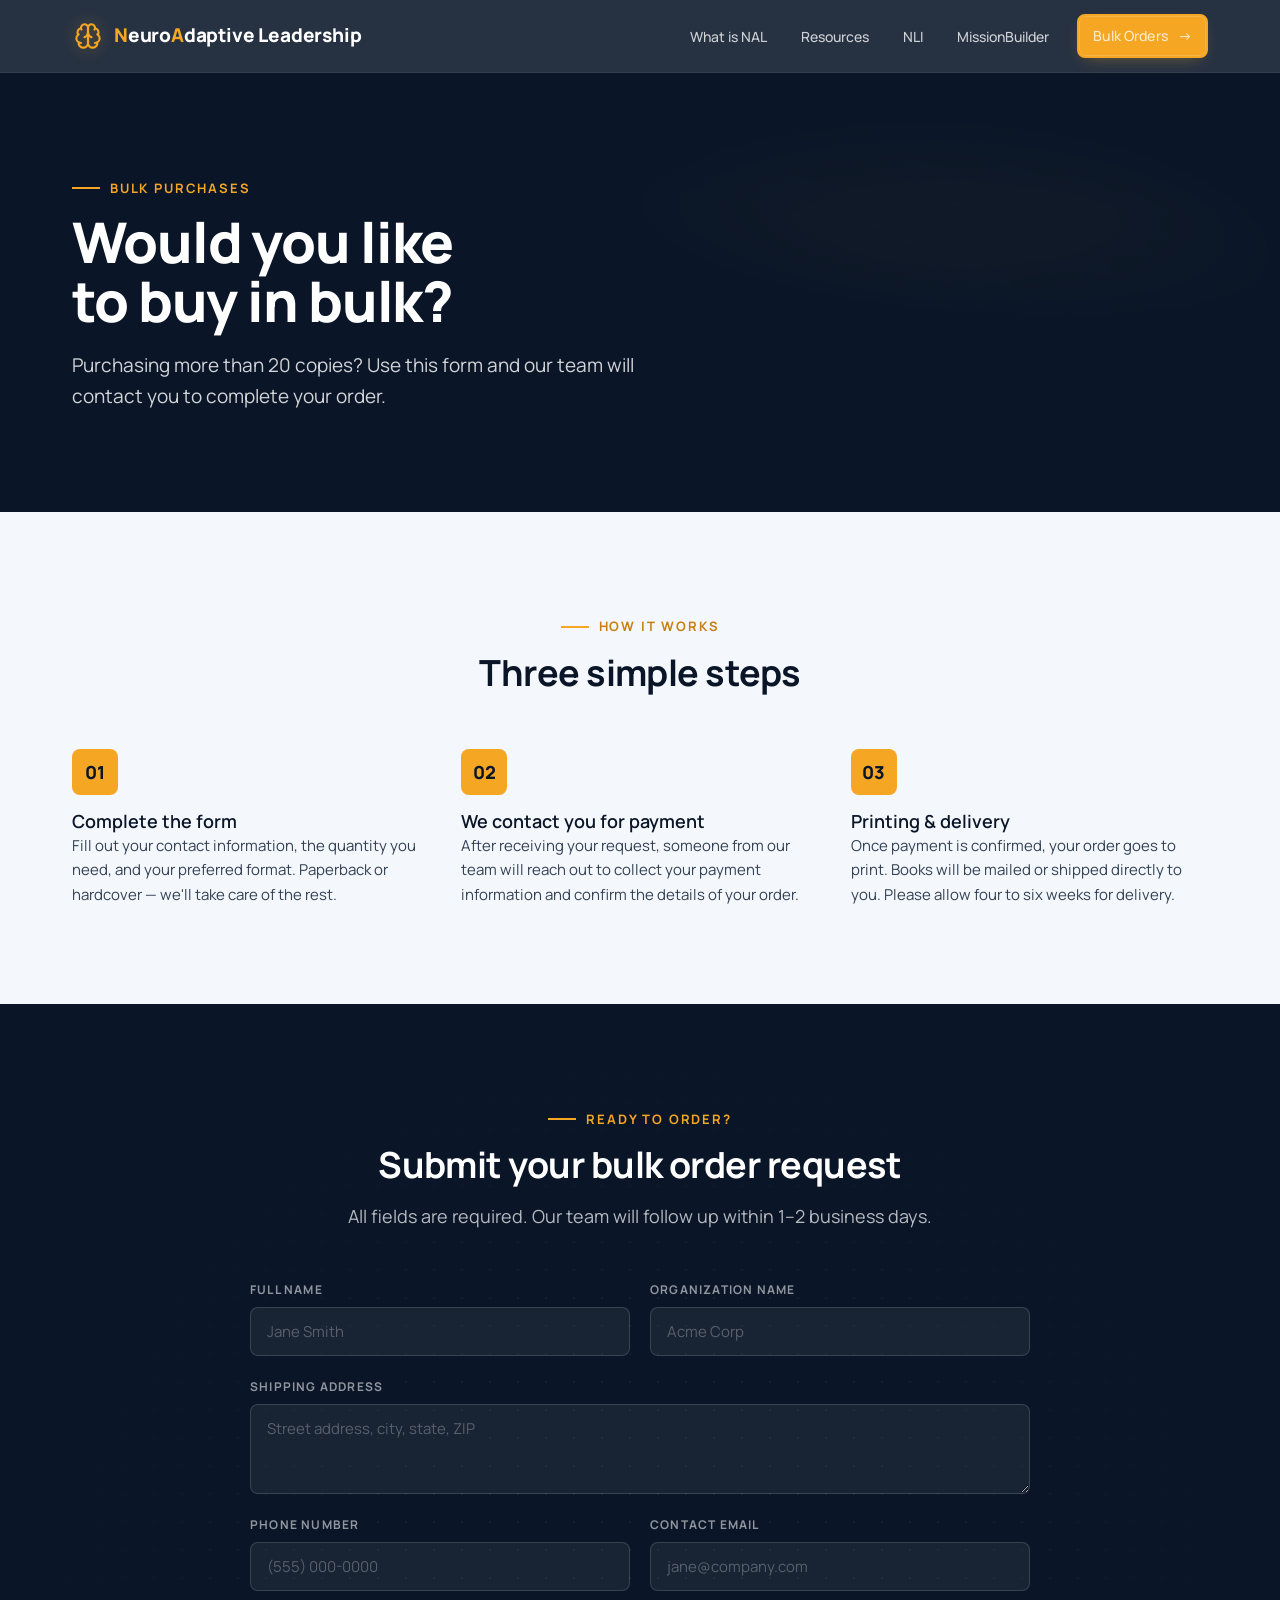
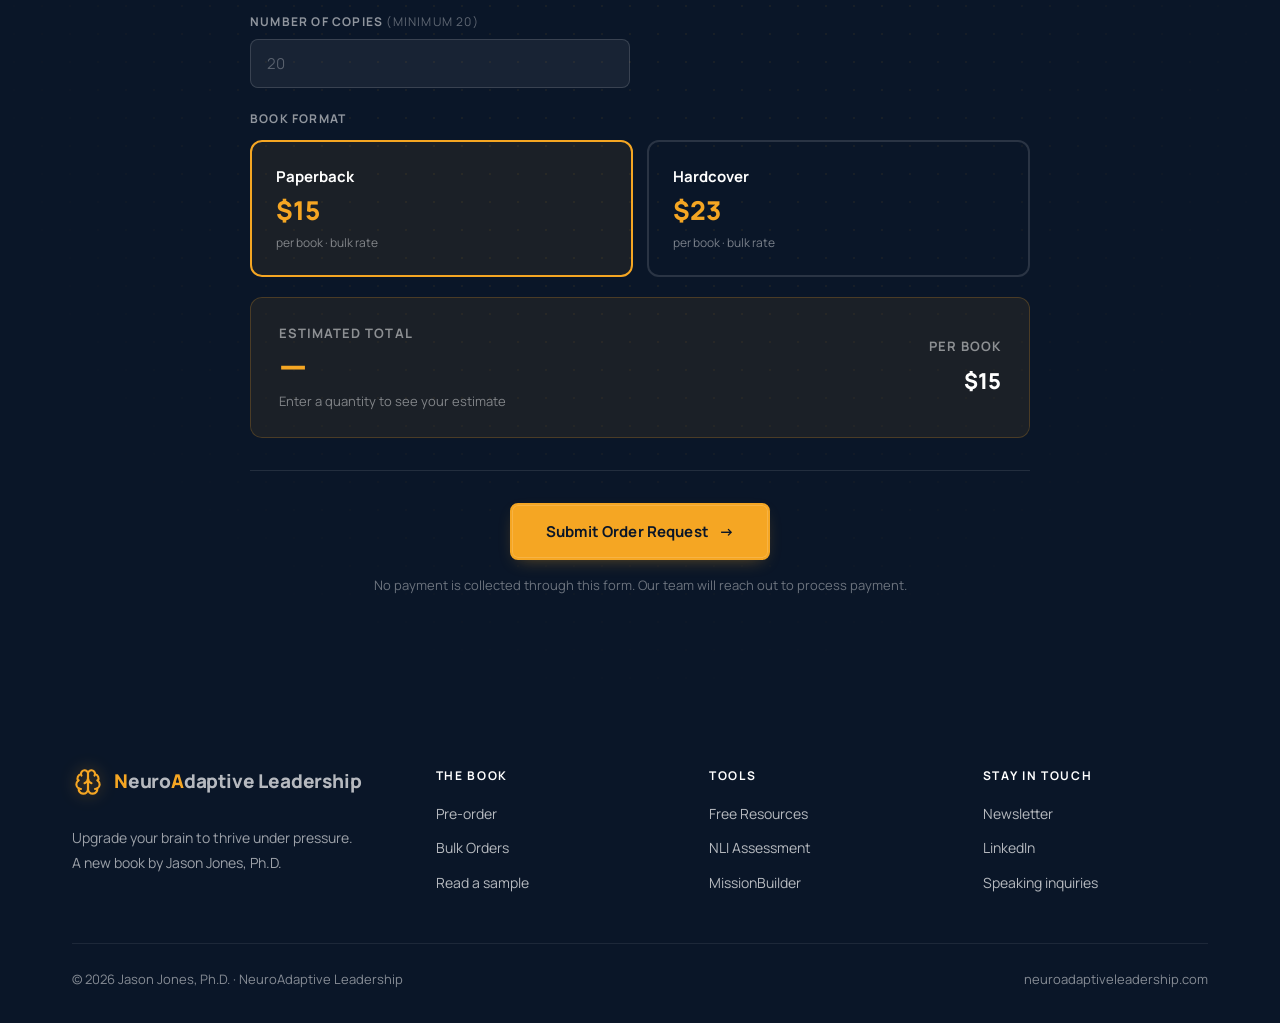
==== commit 7db94e40: "Remove Home nav link from all pages Co-Authored-By: Claude Sonnet 4.6 <noreply@anthropic.com>" ====
--- a/bulk-buyer.html
+++ b/bulk-buyer.html
@@ -180,7 +180,6 @@
       <svg class="icon-close" viewBox="0 0 24 24" fill="none" stroke="currentColor" stroke-width="2" stroke-linecap="round"><line x1="6" y1="6" x2="18" y2="18"/><line x1="18" y1="6" x2="6" y2="18"/></svg>
     </button>
     <ul class="nav-links" id="primary-nav">
-      <li><a href="index.html">Home</a></li>
       <li><a href="what-is-neuroadaptive-leadership.html">What is NAL</a></li>
       <li><a href="resources.html">Resources</a></li>
       <li><a href="nli.html">NLI</a></li>
@@ -400,7 +399,6 @@
     ? 'Based on ' + qty + ' ' + type + ' ' + (qty === 1 ? 'copy' : 'copies') + ' · payment collected by our team'
     : 'Enter a quantity to see your estimate';
 }
-
 qtyInput.addEventListener('input', updateSummary);
 radios.forEach(r => r.addEventListener('change', updateSummary));
 updateSummary();
@@ -408,7 +406,7 @@
 // ── Form submission ────────────────────────────────
 // SETUP: Replace the URL below with your Google Apps Script Web App URL
 // See google-apps-script/bulk-orders.gs for the script to deploy.
-const APPS_SCRIPT_URL = 'YOUR_APPS_SCRIPT_WEB_APP_URL';
+const APPS_SCRIPT_URL = 'https://script.google.com/macros/s/AKfycbyR9NN99ftqEXhCg4zxYyy6R7vC-HFbVdI7hIvIRVokY6BCRfIuRVInnVKs5ANAN-Yt/exec';
 
 document.getElementById('bulkOrderForm').addEventListener('submit', function(e) {
   e.preventDefault();
--- a/assets/styles.css
+++ b/assets/styles.css
@@ -607,10 +607,12 @@
 .pillar-grid .pillar {
   grid-column: span 2;
 }
-.pillar--row2-left {
+.pillar-grid .pillar--row2-left {
   grid-column: 2 / span 2;
 }
-/* pillar--row2-right auto-places at cols 4–5, centering both */
+.pillar-grid .pillar--row2-right {
+  grid-column: 4 / span 2;
+}
 .pillar {
   background: var(--white);
   border: 1px solid var(--border);
@@ -642,8 +644,8 @@
 @media (max-width: 860px) {
   .pillar-grid { grid-template-columns: 1fr; }
   .pillar-grid .pillar,
-  .pillar--row2-left,
-  .pillar--row2-right { grid-column: span 1; }
+  .pillar-grid .pillar--row2-left,
+  .pillar-grid .pillar--row2-right { grid-column: span 1; }
 }
 
 /* ============================================================
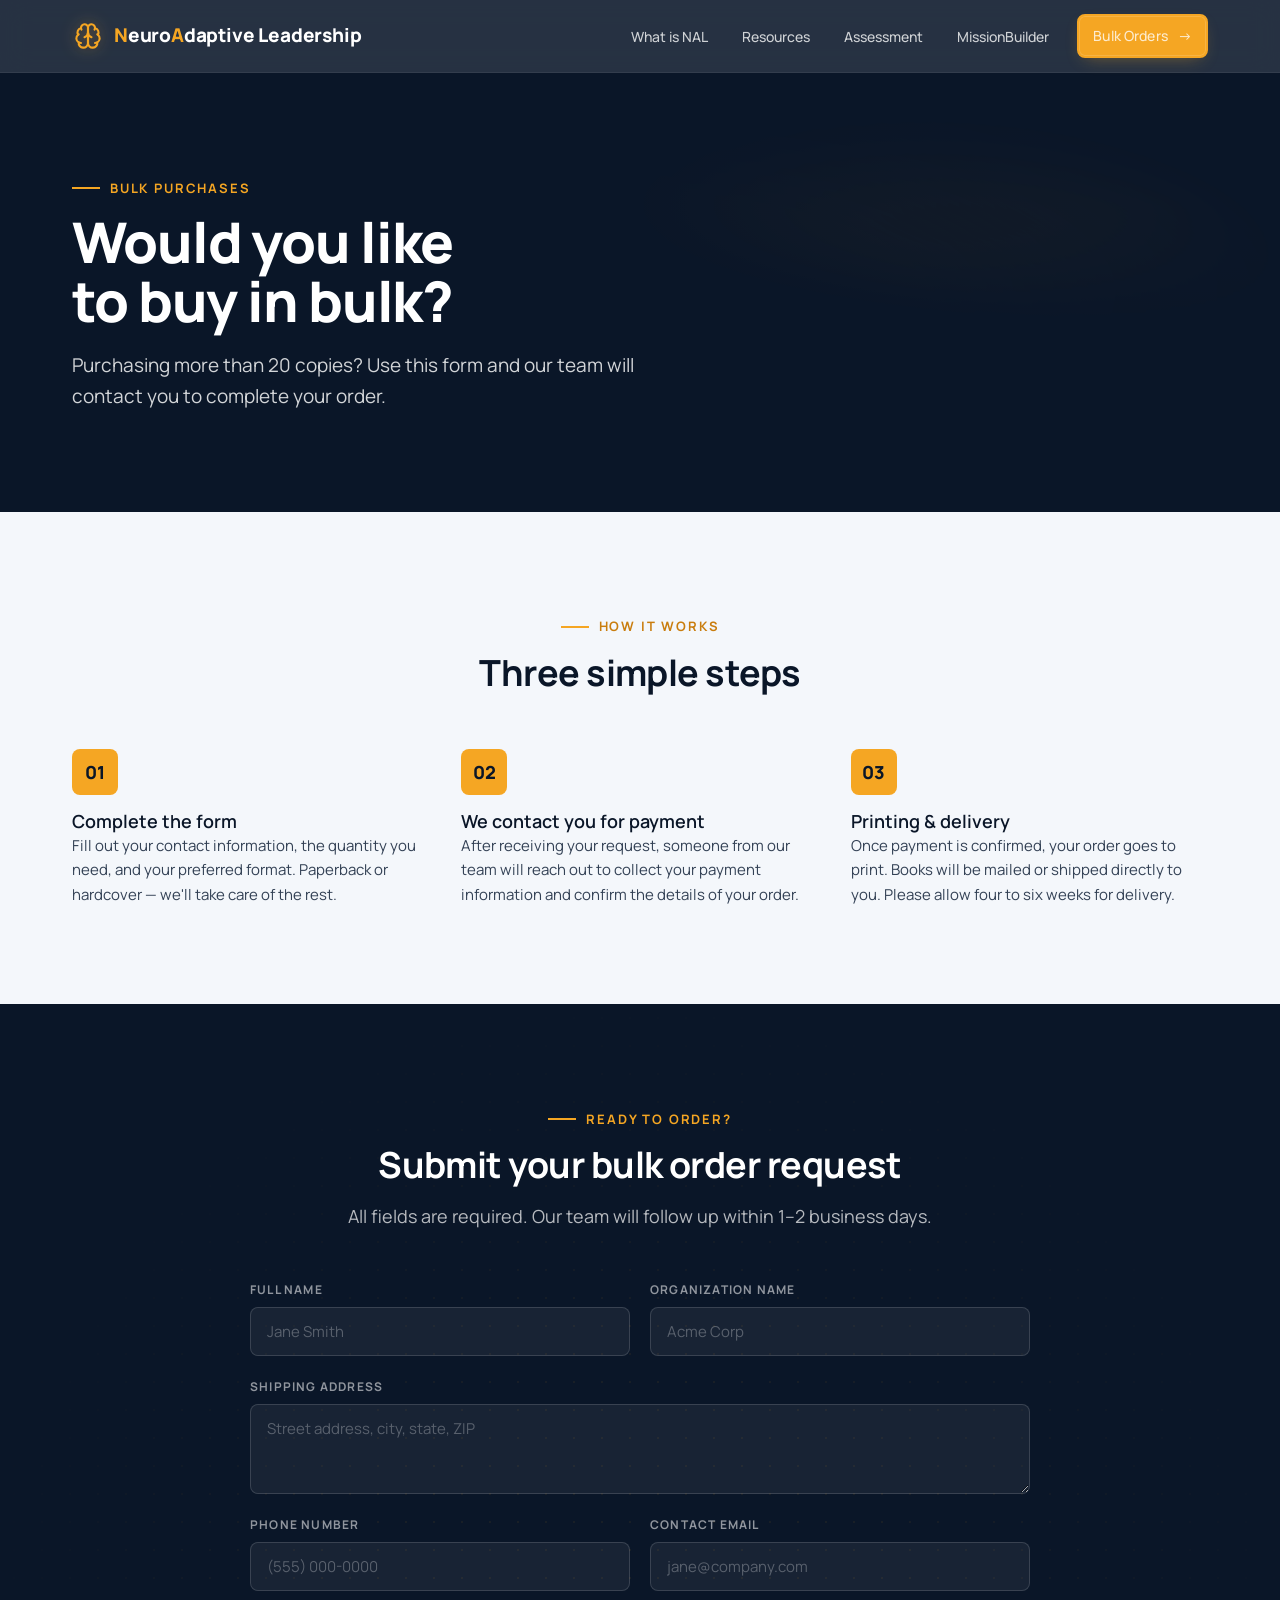
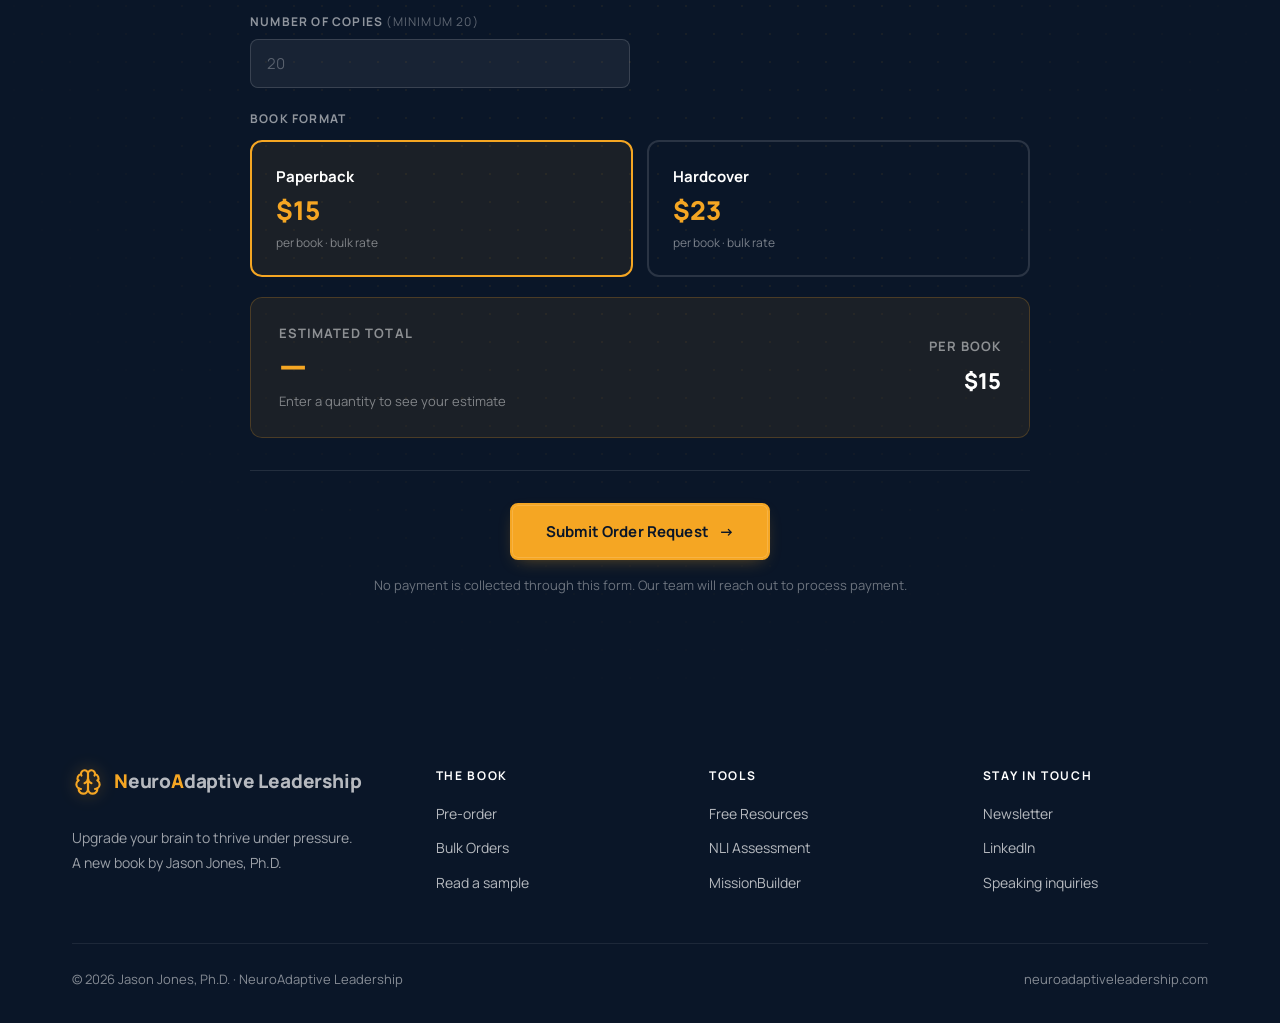
==== commit d540d102: "Rename NLI nav link to Assessment on all pages Co-Authored-By: Claude Sonnet 4.6 <noreply@anthropic." ====
--- a/bulk-buyer.html
+++ b/bulk-buyer.html
@@ -182,7 +182,7 @@
     <ul class="nav-links" id="primary-nav">
       <li><a href="what-is-neuroadaptive-leadership.html">What is NAL</a></li>
       <li><a href="resources.html">Resources</a></li>
-      <li><a href="nli.html">NLI</a></li>
+      <li><a href="nli.html">Assessment</a></li>
       <li><a href="missionbuilder.html">MissionBuilder</a></li>
       <li class="always-show nav-cta"><a class="btn btn-primary btn-sm" href="bulk-buyer.html" aria-current="page">Bulk Orders <span class="arrow">→</span></a></li>
     </ul>
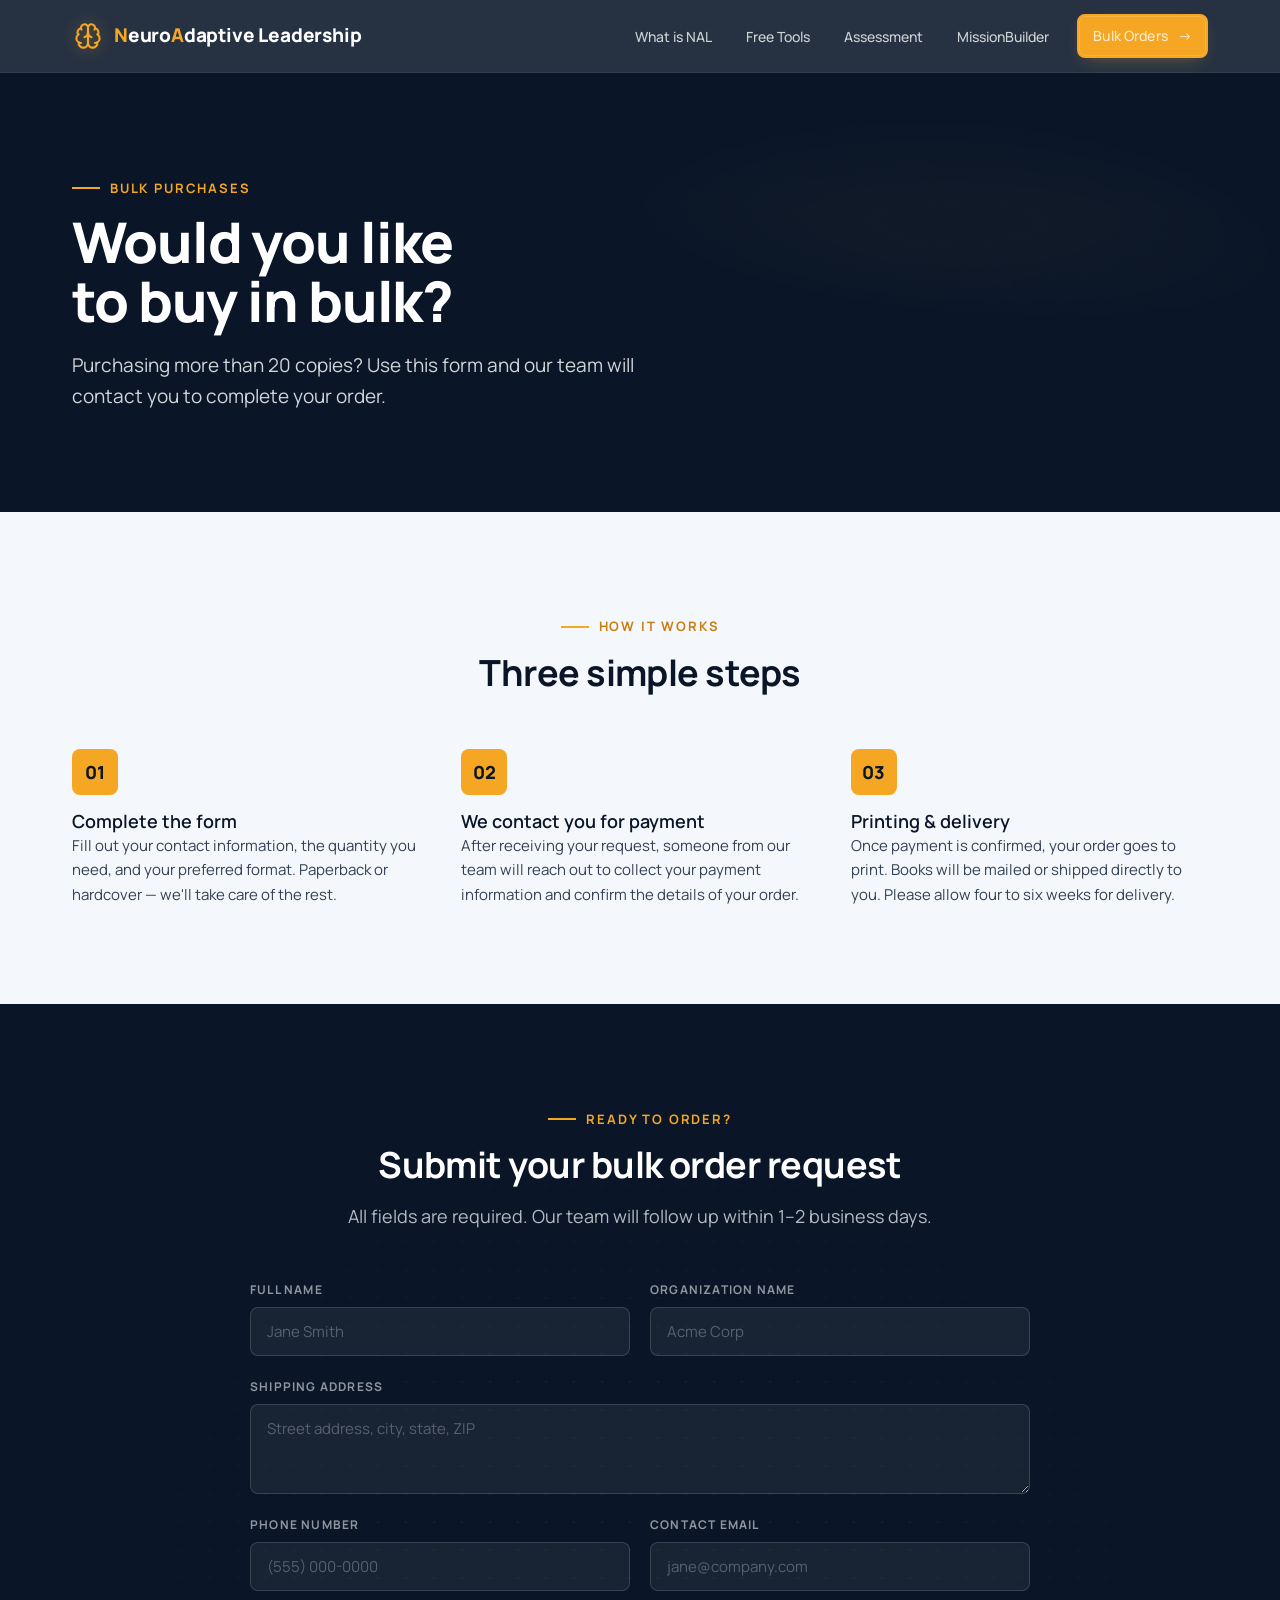
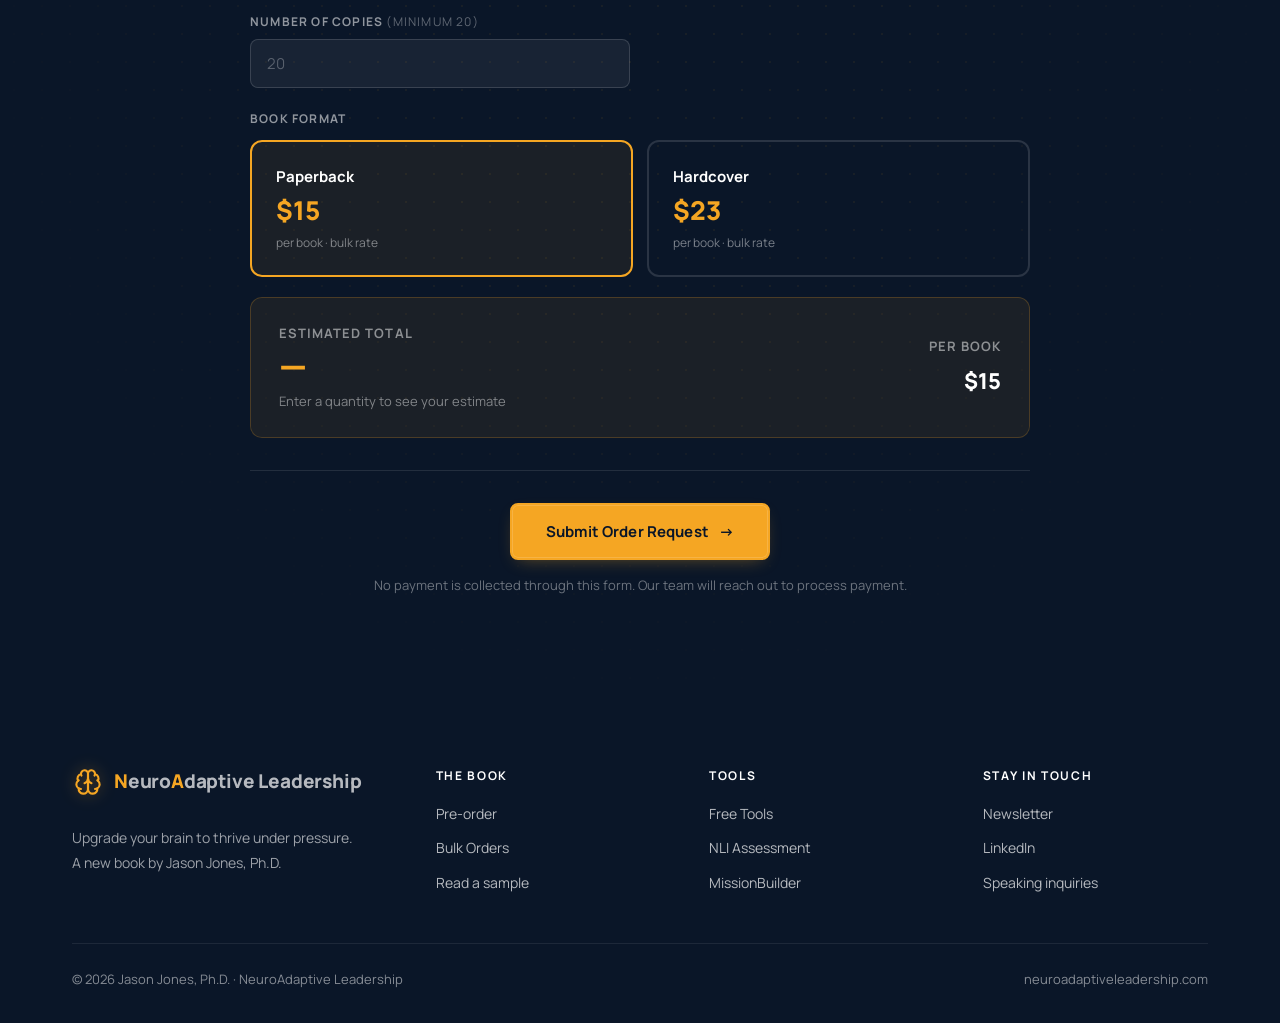
==== commit 144b1cf9: "Rebrand Resources to Free Tools sitewide; new tool cover images; homepage copy updates - Logo hover:" ====
--- a/bulk-buyer.html
+++ b/bulk-buyer.html
@@ -181,7 +181,7 @@
     </button>
     <ul class="nav-links" id="primary-nav">
       <li><a href="what-is-neuroadaptive-leadership.html">What is NAL</a></li>
-      <li><a href="resources.html">Resources</a></li>
+      <li><a href="resources.html">Free Tools</a></li>
       <li><a href="nli.html">Assessment</a></li>
       <li><a href="missionbuilder.html">MissionBuilder</a></li>
       <li class="always-show nav-cta"><a class="btn btn-primary btn-sm" href="bulk-buyer.html" aria-current="page">Bulk Orders <span class="arrow">→</span></a></li>
@@ -358,7 +358,7 @@
       <div>
         <h5>Tools</h5>
         <ul>
-          <li><a href="resources.html">Free Resources</a></li>
+          <li><a href="resources.html">Free Tools</a></li>
           <li><a href="nli.html">NLI Assessment</a></li>
           <li><a href="missionbuilder.html">MissionBuilder</a></li>
         </ul>
--- a/assets/styles.css
+++ b/assets/styles.css
@@ -296,6 +296,17 @@
   width: 28px;
   height: 28px;
   display: block;
+}
+.nav-brand,
+.nav-brand .mark {
+  transition: color 0.2s ease, filter 0.2s ease;
+}
+.nav-brand:hover {
+  color: var(--gold-light);
+}
+.nav-brand:hover .mark {
+  color: var(--gold-light);
+  filter: drop-shadow(0 0 10px rgba(251, 191, 69, 0.6));
 }
 .nav-links {
   display: flex;
@@ -439,7 +450,7 @@
 }
 .hero-grid {
   display: grid;
-  grid-template-columns: 1.05fr 1fr;
+  grid-template-columns: 1fr 1.3fr;
   align-items: center;
   gap: 64px;
   position: relative;
@@ -504,8 +515,9 @@
   align-items: center;
 }
 .hero-art img.book {
-  max-height: 640px;
-  width: auto;
+  width: 100%;
+  height: auto;
+  max-height: none;
   filter: drop-shadow(0 40px 60px rgba(0, 0, 0, 0.6)) drop-shadow(0 0 40px rgba(245, 166, 35, 0.18));
   transition: transform 600ms cubic-bezier(0.2, 0.7, 0.2, 1);
 }
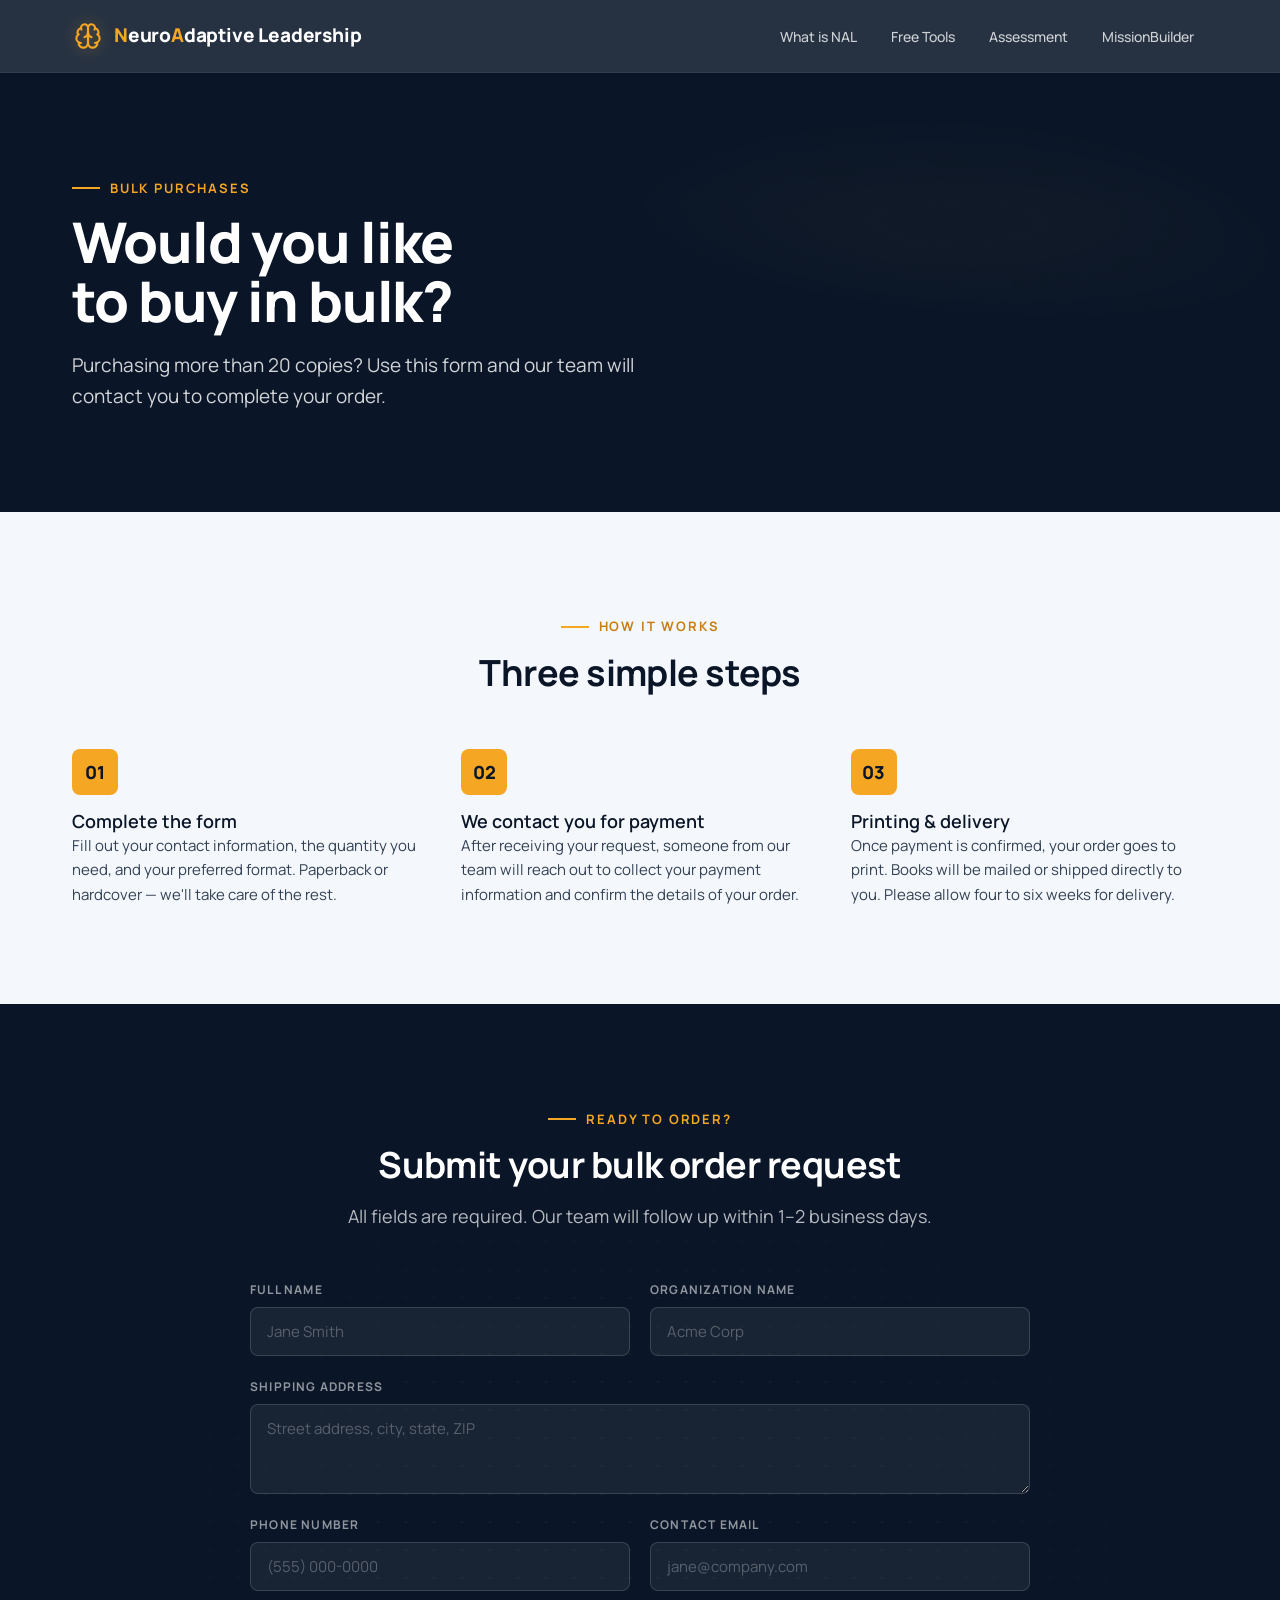
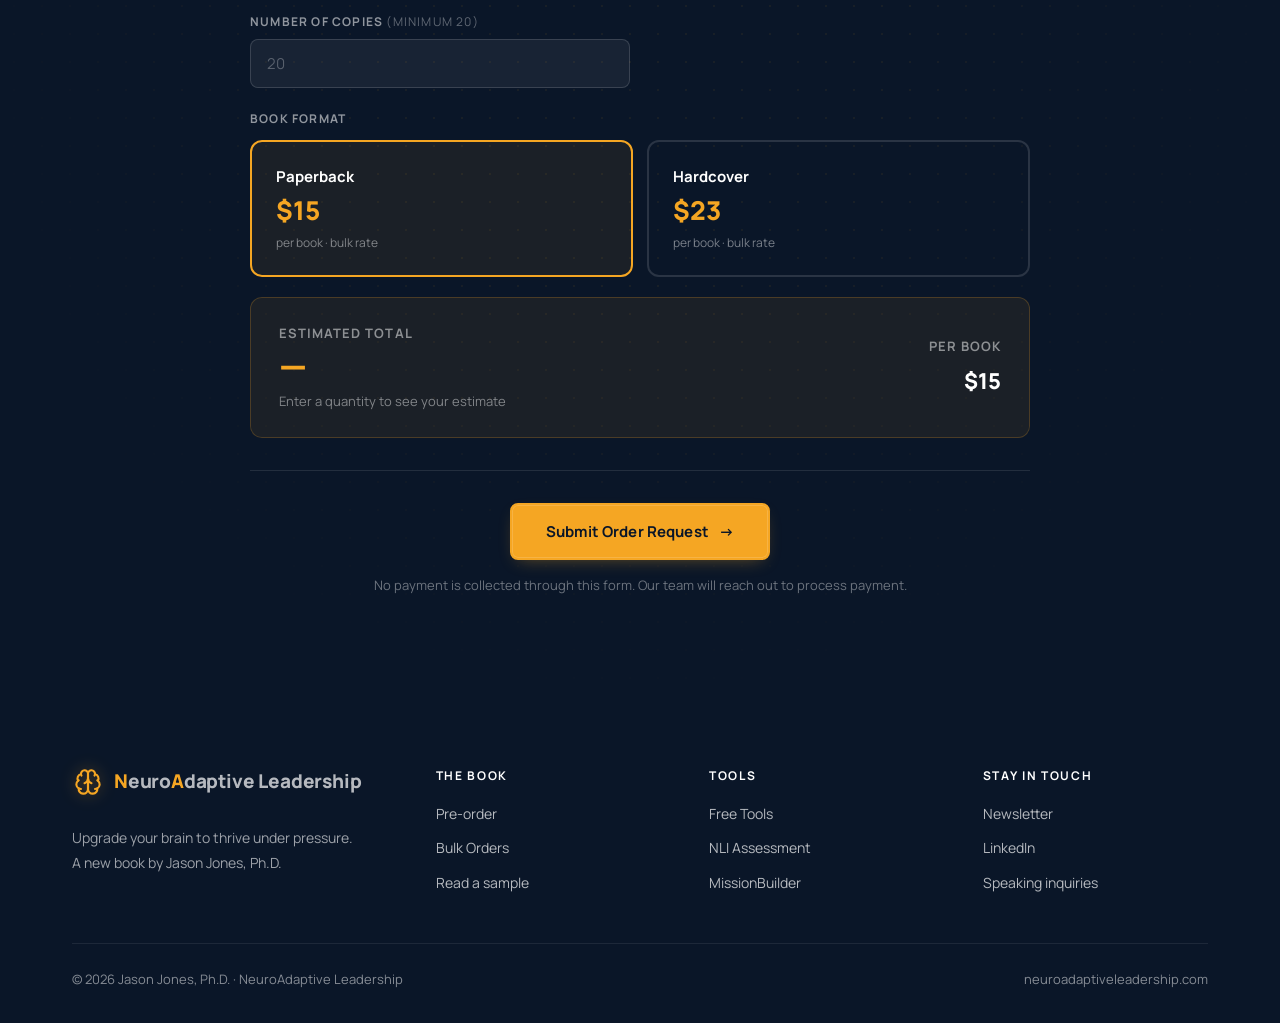
==== commit 68095adb: "Point all pre-order links to Amazon, update footer links, remove redundant nav button - Link all "Pr" ====
--- a/bulk-buyer.html
+++ b/bulk-buyer.html
@@ -184,7 +184,6 @@
       <li><a href="resources.html">Free Tools</a></li>
       <li><a href="nli.html">Assessment</a></li>
       <li><a href="missionbuilder.html">MissionBuilder</a></li>
-      <li class="always-show nav-cta"><a class="btn btn-primary btn-sm" href="bulk-buyer.html" aria-current="page">Bulk Orders <span class="arrow">→</span></a></li>
     </ul>
   </div>
 </header>
@@ -350,9 +349,9 @@
       <div>
         <h5>The Book</h5>
         <ul>
-          <li><a href="index.html#preorder">Pre-order</a></li>
+          <li><a href="https://www.amazon.com/NeuroAdaptive-Leadership-Jason-Jones/dp/0989471969/" target="_blank" rel="noopener">Pre-order</a></li>
           <li><a href="bulk-buyer.html">Bulk Orders</a></li>
-          <li><a href="index.html">Read a sample</a></li>
+          <li><a href="https://drjasonjones.com/wp-content/uploads/2026/07/NAL-Book-Intro-Chapter.pdf" target="_blank" rel="noopener">Read a sample</a></li>
         </ul>
       </div>
       <div>
--- a/assets/styles.css
+++ b/assets/styles.css
@@ -1065,6 +1065,24 @@
   position: relative;
   z-index: 2;
 }
+.detail-row .cover .preview {
+  position: relative;
+  z-index: 2;
+  flex: 1;
+  min-height: 0;
+  margin: 16px 0;
+  border-radius: var(--r-md);
+  overflow: hidden;
+  border: 1px solid rgba(255, 255, 255, 0.16);
+  background: var(--white);
+}
+.detail-row .cover .preview img {
+  width: 100%;
+  height: 100%;
+  object-fit: cover;
+  object-position: top;
+  display: block;
+}
 .detail-row .cover .badge {
   position: relative;
   z-index: 2;
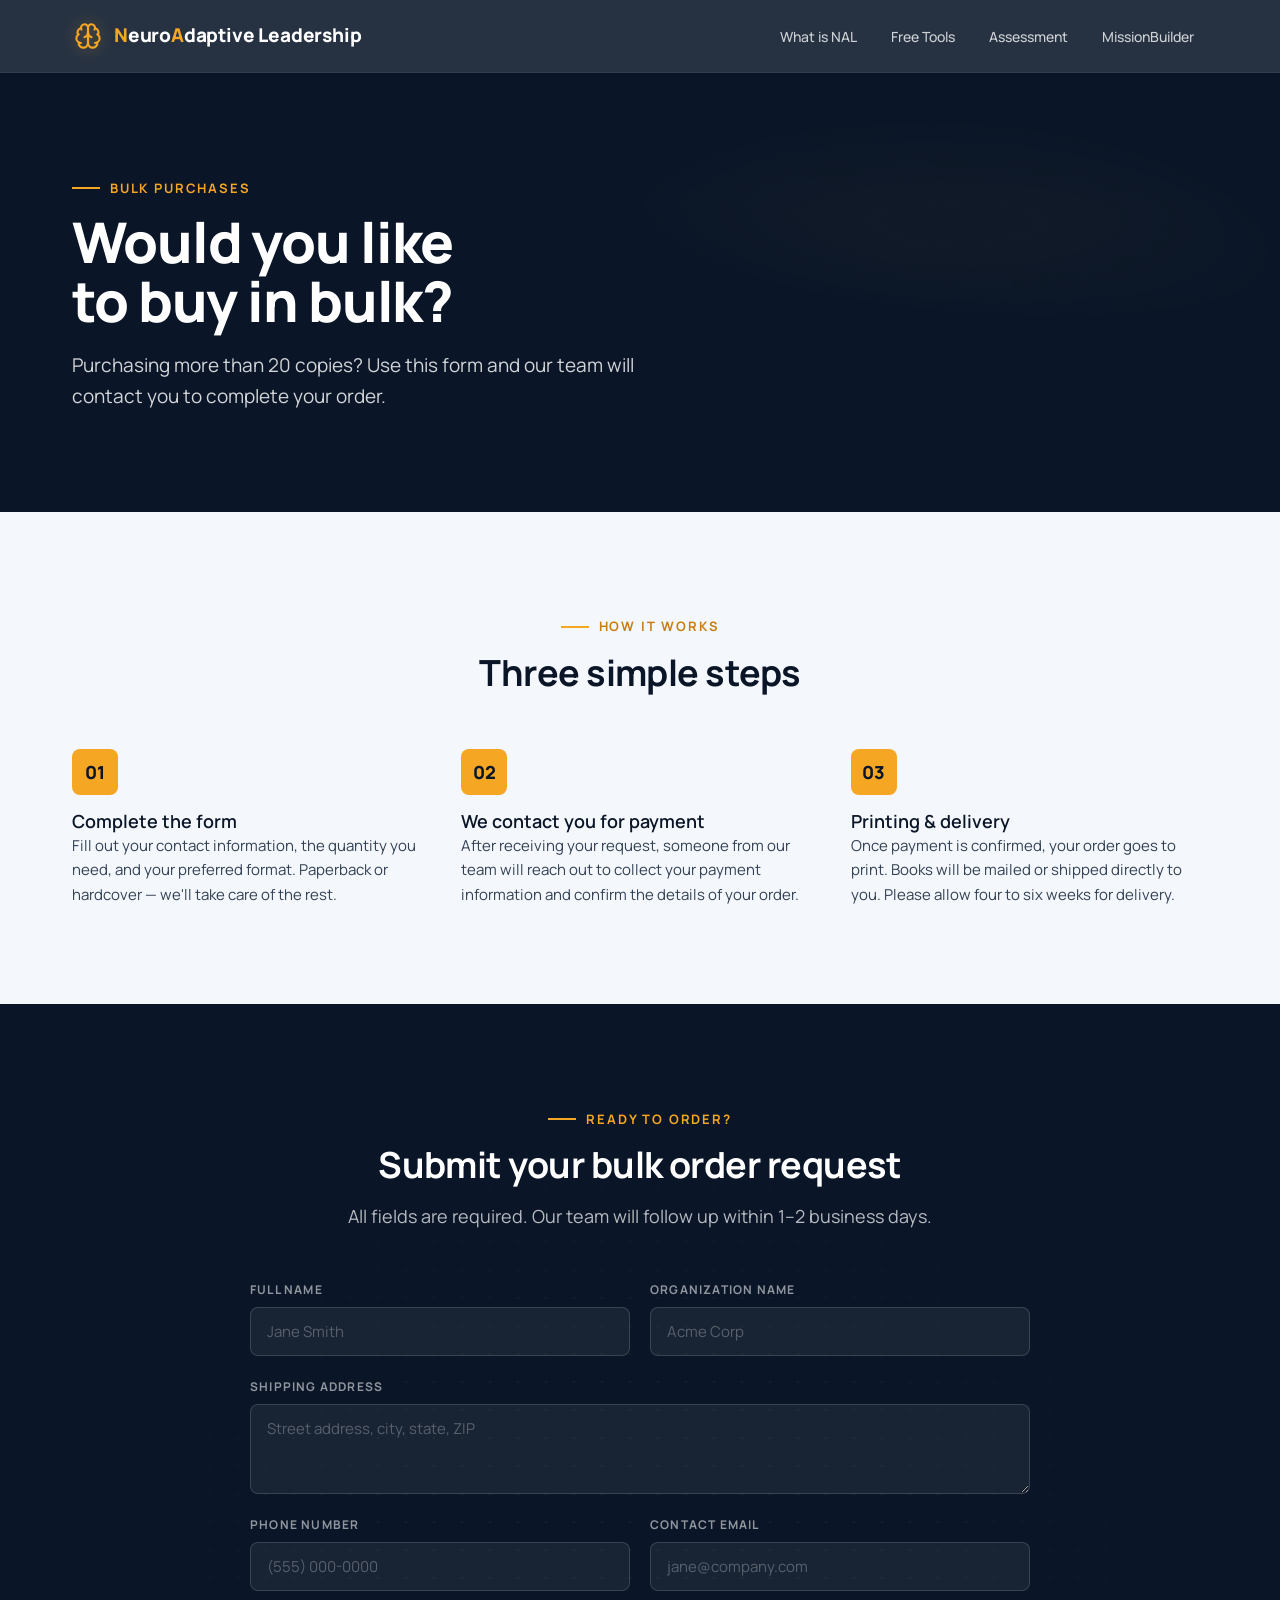
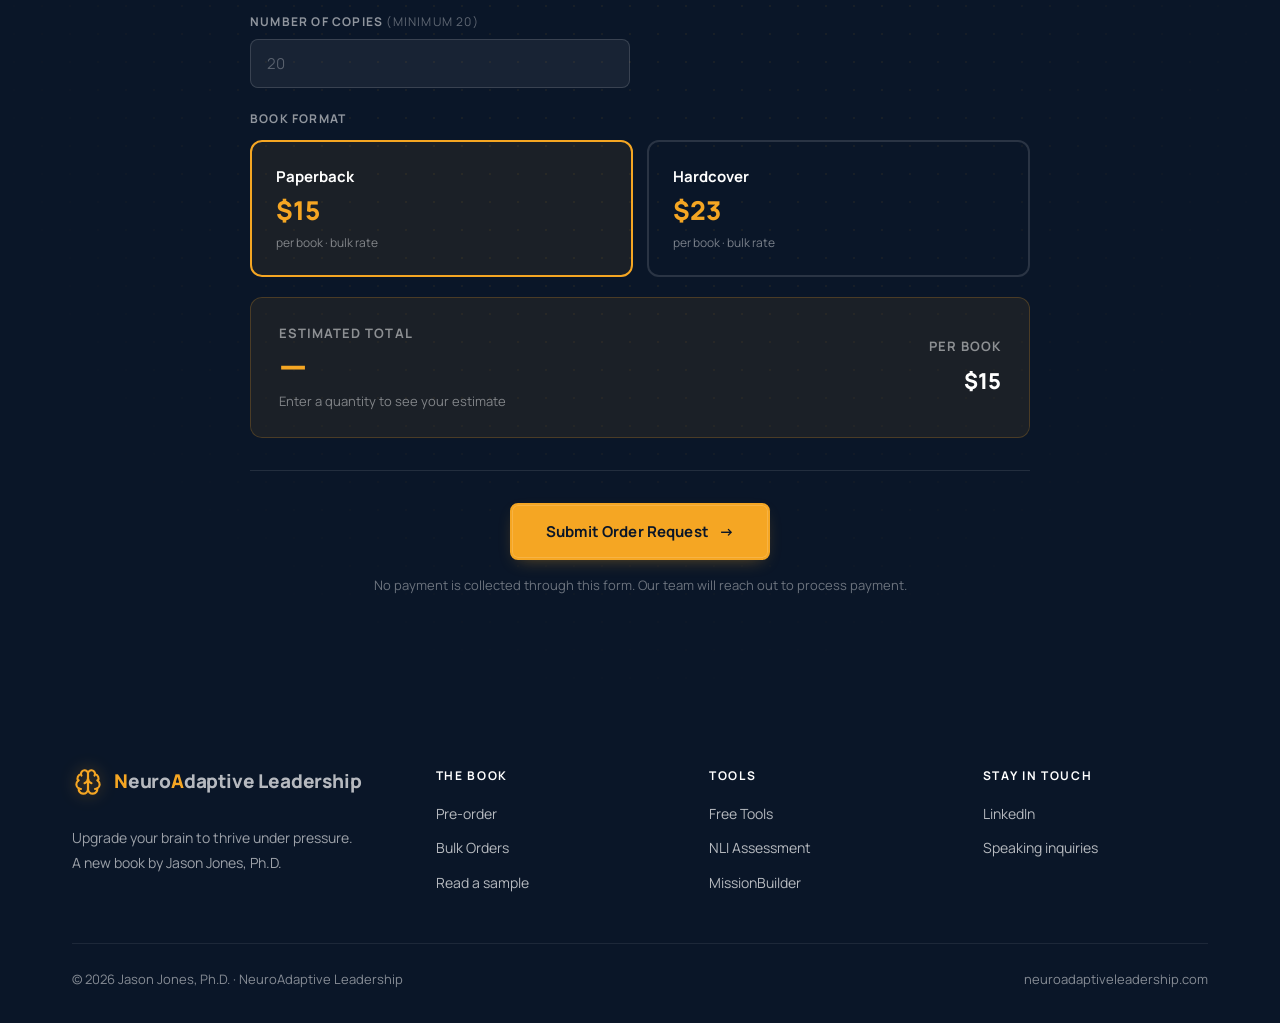
==== commit f373bdae: "Remove Daily Practice section, footer newsletter links, and update NLI how-it-works cards - Remove D" ====
--- a/bulk-buyer.html
+++ b/bulk-buyer.html
@@ -365,7 +365,6 @@
       <div>
         <h5>Stay in touch</h5>
         <ul>
-          <li><a href="#">Newsletter</a></li>
           <li><a href="#">LinkedIn</a></li>
           <li><a href="#">Speaking inquiries</a></li>
         </ul>
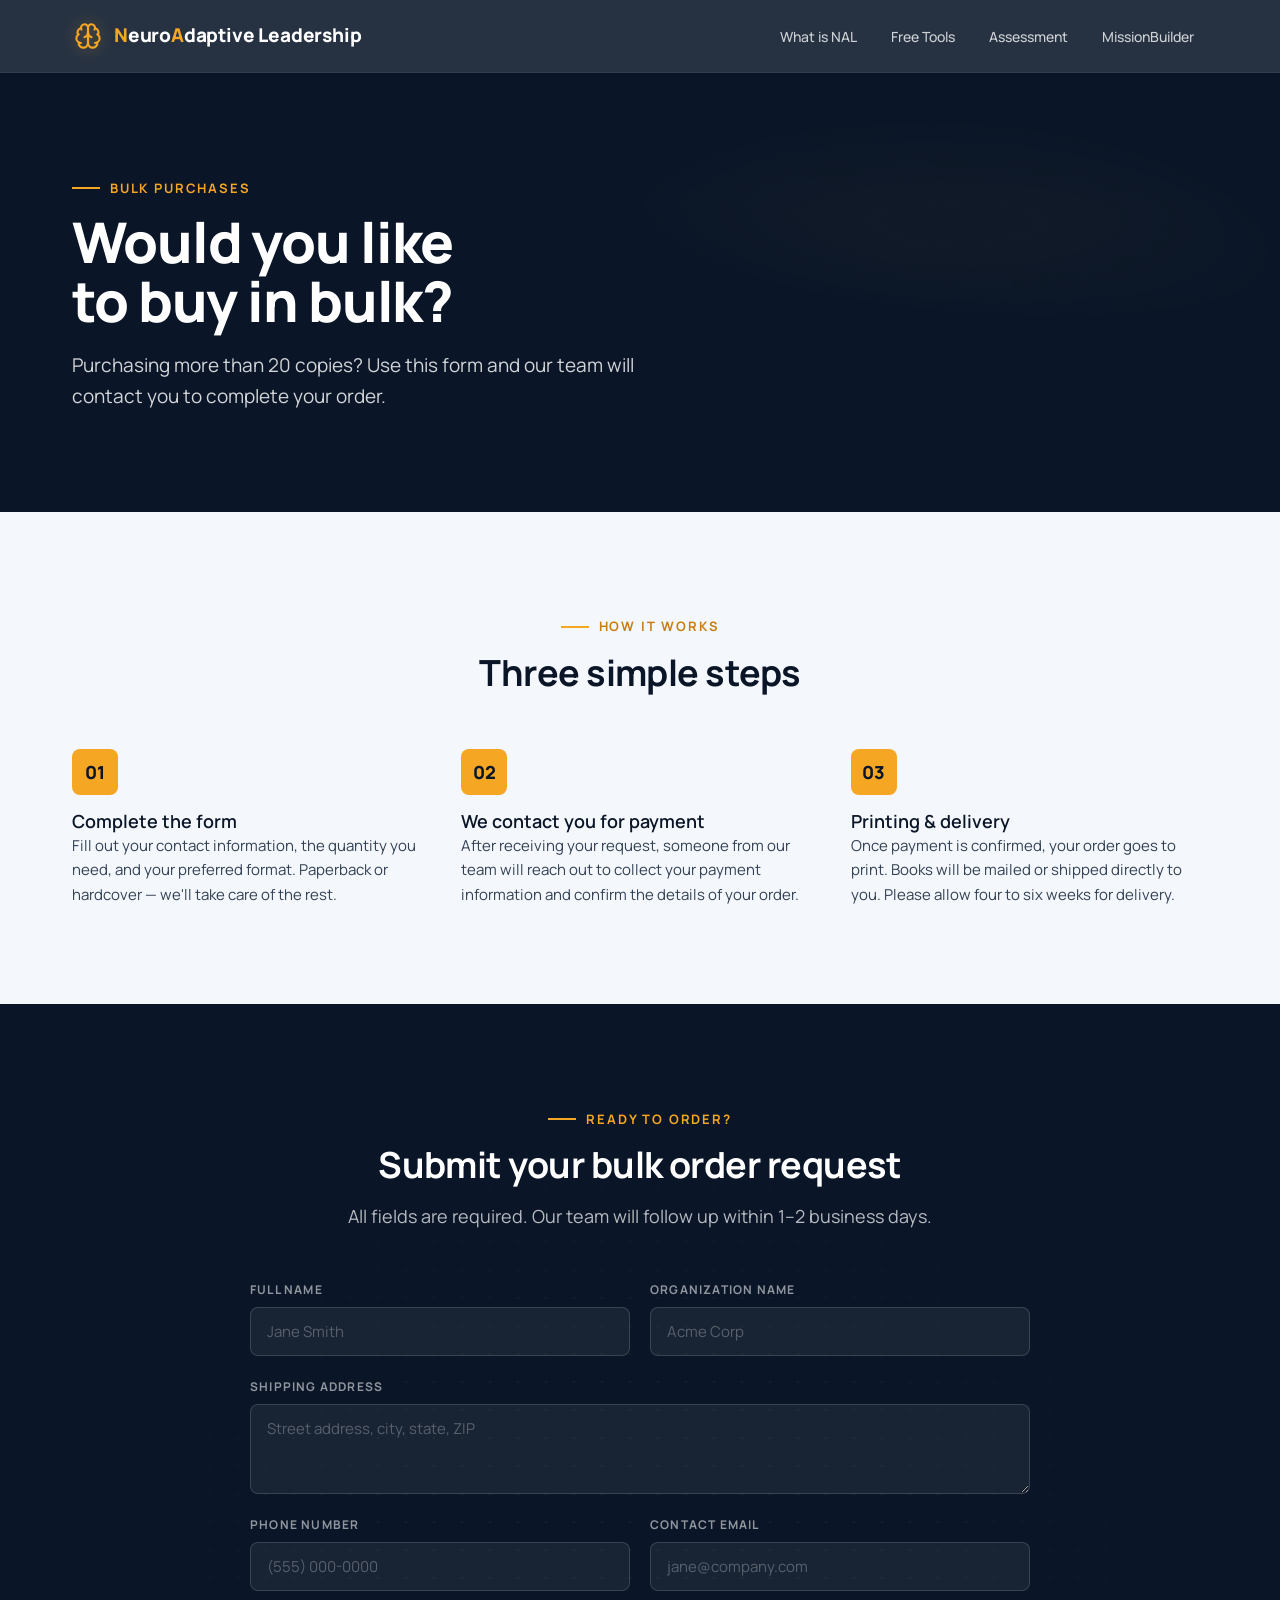
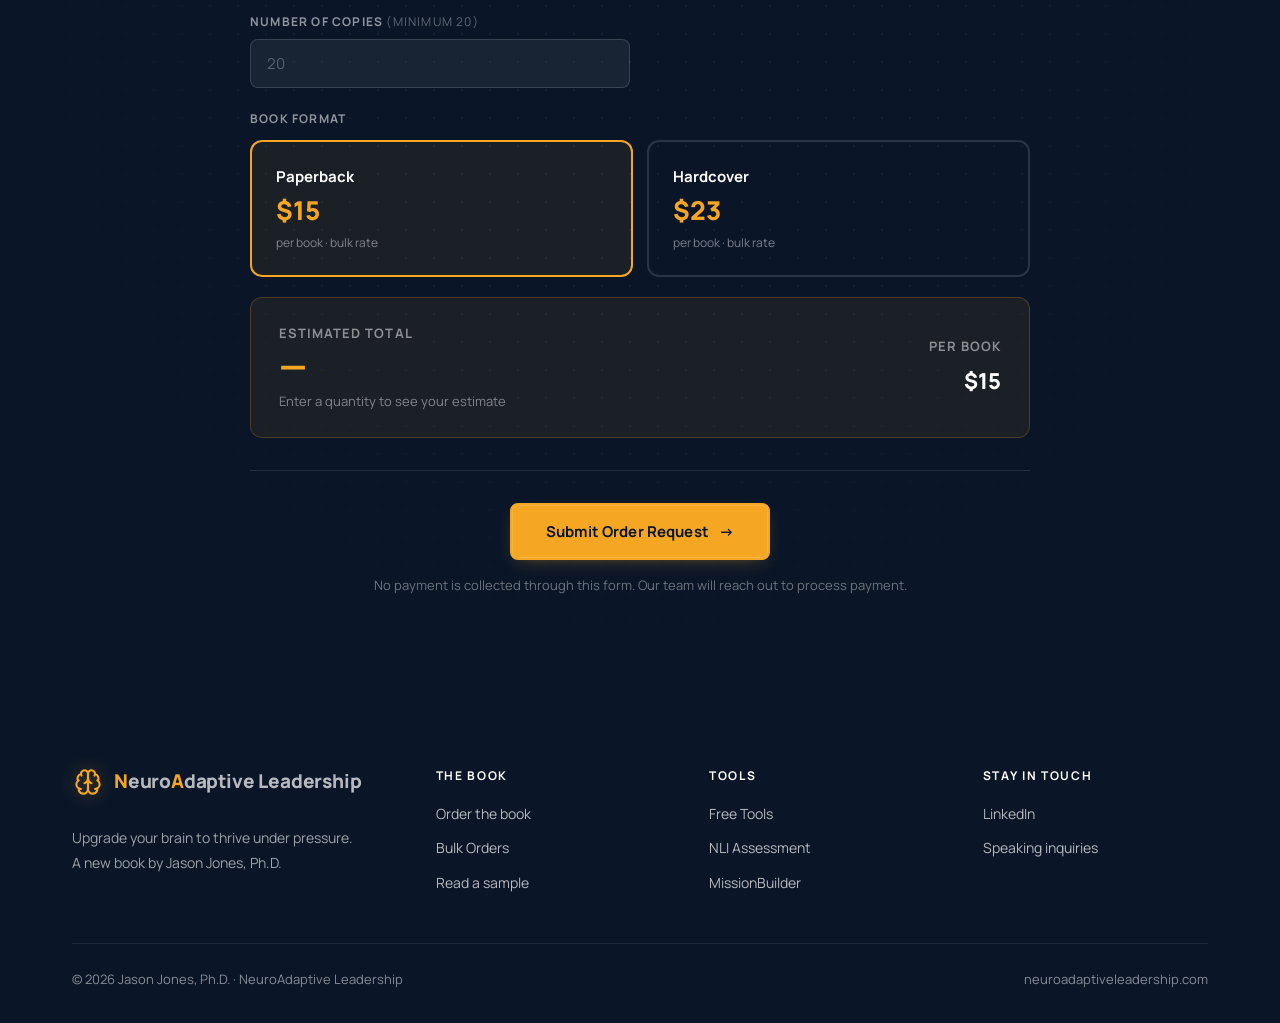
==== commit f3bd6b8f: "Launch update: book is live, replace pre-order with order The book released, so remove every pre-lau" ====
--- a/bulk-buyer.html
+++ b/bulk-buyer.html
@@ -349,7 +349,7 @@
       <div>
         <h5>The Book</h5>
         <ul>
-          <li><a href="https://www.amazon.com/NeuroAdaptive-Leadership-Jason-Jones/dp/0989471969/" target="_blank" rel="noopener">Pre-order</a></li>
+          <li><a href="https://www.amazon.com/NeuroAdaptive-Leadership-Upgrade-Confidence-Disruption/dp/0989471977" target="_blank" rel="noopener">Order the book</a></li>
           <li><a href="bulk-buyer.html">Bulk Orders</a></li>
           <li><a href="https://drjasonjones.com/wp-content/uploads/2026/07/NAL-Book-Intro-Chapter.pdf" target="_blank" rel="noopener">Read a sample</a></li>
         </ul>
--- a/assets/styles.css
+++ b/assets/styles.css
@@ -601,6 +601,48 @@
   text-transform: uppercase;
 }
 
+/* Hero badge: live "now available" state */
+.hero-badge.is-live {
+  gap: 9px;
+  padding: 9px 20px;
+  background: rgba(245, 166, 35, 0.14);
+  border-color: rgba(245, 166, 35, 0.55);
+  color: var(--gold);
+  font-size: 15px;
+  font-weight: 800;
+  letter-spacing: 0.06em;
+  text-transform: uppercase;
+  box-shadow: 0 0 0 4px rgba(245, 166, 35, 0.12), 0 10px 28px rgba(245, 166, 35, 0.2);
+  animation: liveBadgePulse 2.6s ease-in-out infinite;
+}
+.hero-badge.is-live .live-dot {
+  width: 9px;
+  height: 9px;
+  border-radius: 50%;
+  background: var(--gold);
+  animation: liveDotBlink 1.6s ease-in-out infinite;
+}
+body.mood-editorial .hero-badge.is-live {
+  background: rgba(245, 166, 35, 0.1);
+  border-color: rgba(245, 166, 35, 0.45);
+  color: var(--gold-dark);
+}
+body.mood-editorial .hero-badge.is-live .live-dot { background: var(--gold-dark); }
+
+@keyframes liveBadgePulse {
+  0%, 100% { box-shadow: 0 0 0 4px rgba(245, 166, 35, 0.12), 0 10px 28px rgba(245, 166, 35, 0.2); }
+  50%      { box-shadow: 0 0 0 9px rgba(245, 166, 35, 0.05), 0 10px 34px rgba(245, 166, 35, 0.34); }
+}
+@keyframes liveDotBlink {
+  0%, 100% { opacity: 1; }
+  50%      { opacity: 0.35; }
+}
+
+@media (prefers-reduced-motion: reduce) {
+  .hero-badge.is-live,
+  .hero-badge.is-live .live-dot { animation: none; }
+}
+
 /* ============================================================
    Section: Pressure / What you'll learn
    ============================================================ */
